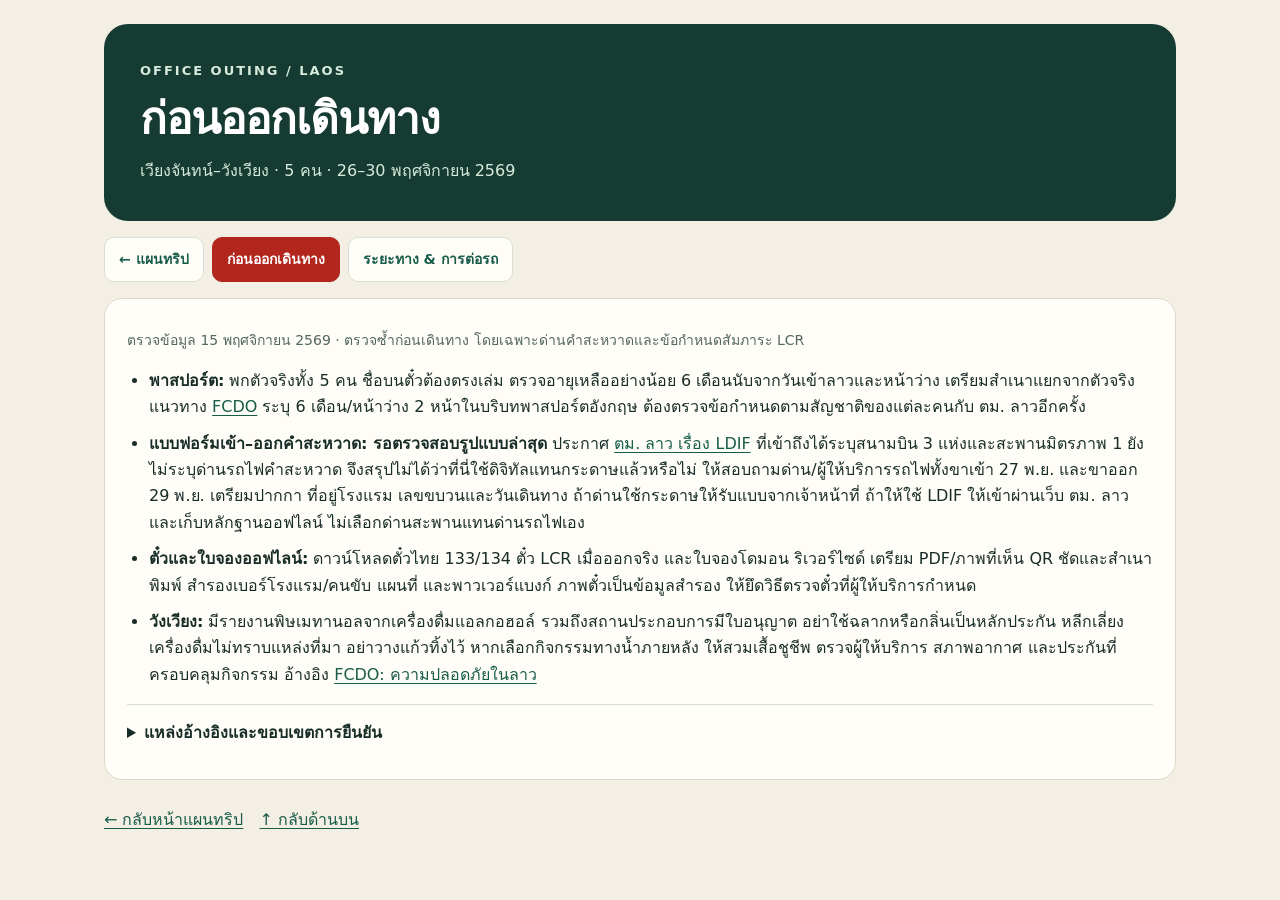
==== before-departure.html @ 3da156c5 "4" ====
<!doctype html>
<html lang="th"><head><meta charset="utf-8"><meta name="viewport" content="width=device-width,initial-scale=1"><meta name="theme-color" content="#153b32"><title>ก่อนออกเดินทาง · Office Outing เวียงจันทน์–วังเวียง</title><style>
:root{--green:#153b32;--muted:#53675f;--line:#d9dfd4;--paper:#fffdf8}*{box-sizing:border-box}html{scroll-behavior:smooth;scroll-padding-top:85px}body{margin:0;background:#f4efe5;color:#192d28;font:16px/1.65 system-ui,-apple-system,"Segoe UI",sans-serif}main{max-width:1120px;margin:auto;padding:24px}header{background:var(--green);color:white;border-radius:24px;padding:clamp(24px,5vw,48px)}header p{margin:0;color:#d6ebdb}h1{font-size:clamp(30px,6vw,60px);line-height:1.2;letter-spacing:-1px;margin:12px 0}h2,h3{line-height:1.4;margin:0 0 10px}h2{font-size:24px}h3{font-size:18px}p{margin:8px 0 12px}a{color:#175b49;text-underline-offset:3px;overflow-wrap:anywhere}a:hover{text-decoration-thickness:2px}a:focus-visible,summary:focus-visible{outline:3px solid #d17a15;outline-offset:4px}.eyebrow{font-size:13px;letter-spacing:2px;font-weight:700}.facts{display:flex;gap:8px;flex-wrap:wrap;margin-top:22px}.facts span{border:1px solid #638477;border-radius:9px;padding:5px 10px;font-size:14px}.nav{position:sticky;top:0;z-index:5;display:flex;gap:6px;padding:10px 0;background:#f4efe5f5;backdrop-filter:blur(8px)}.nav a{flex:1;text-align:center;background:var(--paper);border:1px solid var(--line);padding:8px 3px;border-radius:10px;text-decoration:none;font-size:14px;font-weight:750}.nav small{display:block;font-size:11px;font-weight:500;color:var(--muted)}section,.station-note{background:var(--paper);border:1px solid #ded7c9;border-radius:18px;padding:22px;margin:16px 0}.station-note{display:grid;grid-template-columns:1fr auto 1fr;align-items:center;gap:14px}.station-note strong{display:block}.station-note small,.intro{color:var(--muted);font-size:14px}.arrow{color:#875018;font-weight:750}.badge{display:inline-block;border-radius:6px;padding:2px 8px;font-size:12px;font-weight:750;vertical-align:middle;background:#fff0d5;color:#815018}.booked{background:#dceede;color:#1d562e}.risk{background:#fce6df;color:#913a25}.timeline{margin:18px 0 0 18px;border-left:2px solid #b9c8bb;padding-left:28px}.day{position:relative;margin-bottom:20px;background:var(--paper);border:1px solid #ded7c9;border-radius:18px;padding:20px;scroll-margin-top:85px}.day:before{content:"";position:absolute;width:14px;height:14px;border-radius:50%;left:-36px;top:26px;background:var(--green);border:3px solid #f4efe5;box-shadow:0 0 0 2px var(--green)}.date{font-size:14px;font-weight:750;color:#875018;margin-bottom:5px}.events{list-style:none;padding:0;margin:14px 0 0}.events li{display:grid;grid-template-columns:105px 1fr;gap:12px;border-top:1px solid var(--line);padding:12px 0}.events li:last-child{padding-bottom:0}.time{font-variant-numeric:tabular-nums;font-weight:800;color:var(--green)}.sub{font-size:14px;color:var(--muted);display:block;margin-top:4px}.empty{border:1px dashed #bcc6b7;border-radius:10px;padding:16px;color:var(--muted)}details{border-top:1px solid var(--line);padding-top:12px;margin-top:14px}summary{cursor:pointer;font-weight:750;padding:3px 0;min-height:40px}.options,.return-options,.route-list{display:grid;gap:12px;margin:14px 0}.options,.route-list{grid-template-columns:repeat(2,minmax(0,1fr))}.return-options{grid-template-columns:repeat(3,minmax(0,1fr))}.option{background:#f3f5ed;padding:14px;border-radius:12px}.option strong{display:block}.option p{font-size:14px}.big{font-size:23px;font-weight:800}.return-options .option:last-child{background:#fbeee8}.leg{margin:0;border:1px solid var(--line);padding:12px 14px;border-radius:12px;background:white}.leg summary{font-size:15px}.measure{display:block;color:#875018;font-weight:650;font-size:14px;margin:8px 0}.leg p,.source-list{font-size:14px}.checklist,.source-list{padding-left:22px}.checklist li,.source-list li{margin:10px 0}.back{display:inline-block;margin-top:12px;font-size:14px}footer{font-size:13px;color:var(--muted);padding:8px 2px 25px}@media(max-width:600px){main{padding:12px}header{border-radius:18px}.station-note{grid-template-columns:1fr;padding:16px;gap:8px}.arrow{font-size:13px}.nav{gap:4px}.nav a{font-size:12px;padding:8px 1px}.nav small{font-size:10px}.timeline{margin-left:7px;padding-left:18px}.day{padding:16px;margin-bottom:16px}.day:before{left:-26px;width:12px;height:12px}section{padding:17px}.events li{grid-template-columns:76px 1fr;gap:8px}.time{font-size:14px}.options,.return-options,.route-list{grid-template-columns:1fr}h2{font-size:21px}}@media(prefers-reduced-motion:reduce){html{scroll-behavior:auto}}@media print{body{background:white;font-size:12px}main{padding:0}.nav{position:static}.day,section{break-inside:avoid}header{print-color-adjust:exact}.back{display:none}}
.doc-shortcuts{display:flex;flex-wrap:wrap;gap:8px;margin-top:16px}.doc-shortcuts a{display:inline-flex;align-items:center;min-height:44px;background:#285347;color:#fff;padding:8px 12px;border-radius:9px;font-size:14px}.document-group{margin-top:20px;scroll-margin-top:90px}.document-grid{display:grid;grid-template-columns:repeat(auto-fit,minmax(min(100%,135px),1fr));gap:8px;list-style:none;padding:0;margin:10px 0 0}.document-grid a{display:flex;align-items:center;min-height:48px;padding:10px 12px;border:1px solid var(--line);border-radius:9px;background:#f3f5ed;text-decoration:none;font-size:14px}.document-grid a:hover{background:#e7eddf;text-decoration:underline}
.document-direction{margin:16px 0 8px;font-size:16px}
.trip-figure{margin:16px 0 0}.trip-figure img{display:block;width:100%;max-width:360px;height:auto;border-radius:12px}.trip-figure figcaption{margin-top:8px;font-size:14px}.lunch-details ul{list-style:disc}.lunch-details li{display:list-item;border:0;padding:0}
.doc-shortcuts a.before-shortcut{background:#b3261e;color:#fff;font-weight:750}.doc-shortcuts a.before-shortcut:hover{background:#8f1b16}

.page-menu{display:flex;flex-wrap:wrap;gap:8px;margin:16px 0}.page-menu a{display:inline-flex;align-items:center;justify-content:center;min-height:44px;padding:10px 14px;border:1px solid var(--line);border-radius:10px;background:var(--paper);text-decoration:none;font-size:14px;font-weight:750}.page-menu a[aria-current="page"]{background:var(--green);color:#fff}.page-menu a.preparation{background:#b3261e;color:#fff;border-color:#b3261e}.page-menu a:hover{text-decoration:underline}.page-heading h1{font-size:clamp(28px,5vw,44px)}.page-heading{padding:clamp(22px,4vw,36px)}.page-footer{display:flex;flex-wrap:wrap;gap:16px;margin:18px 0}.page-footer a{display:inline-flex;align-items:center;min-height:44px}
</style></head><body><main id="top"><header class="page-heading"><p class="eyebrow">OFFICE OUTING / LAOS</p><h1>ก่อนออกเดินทาง</h1><p>เวียงจันทน์–วังเวียง · 5 คน · 26–30 พฤศจิกายน 2569</p></header><nav class="page-menu" aria-label="เมนูหน้าทริป"><a href="index.html">← แผนทริป</a><a class="preparation" href="before-departure.html" aria-current="page">ก่อนออกเดินทาง</a><a href="transfers.html">ระยะทาง &amp; การต่อรถ</a></nav><section id="before"><p class="intro">ตรวจข้อมูล 15 พฤศจิกายน 2569 · ตรวจซ้ำก่อนเดินทาง โดยเฉพาะด่านคำสะหวาดและข้อกำหนดสัมภาระ LCR</p><ul class="checklist">
<li><strong>พาสปอร์ต:</strong> พกตัวจริงทั้ง 5 คน ชื่อบนตั๋วต้องตรงเล่ม ตรวจอายุเหลืออย่างน้อย 6 เดือนนับจากวันเข้าลาวและหน้าว่าง เตรียมสำเนาแยกจากตัวจริง แนวทาง <a href="https://www.gov.uk/foreign-travel-advice/laos/entry-requirements" target="_blank" rel="noopener">FCDO</a> ระบุ 6 เดือน/หน้าว่าง 2 หน้าในบริบทพาสปอร์ตอังกฤษ ต้องตรวจข้อกำหนดตามสัญชาติของแต่ละคนกับ ตม. ลาวอีกครั้ง</li>
<li><strong>แบบฟอร์มเข้า–ออกคำสะหวาด: รอตรวจสอบรูปแบบล่าสุด</strong> ประกาศ <a href="https://www.immigration.gov.la/en/news-detail/submit-arrival-or-departure-digital-card" target="_blank" rel="noopener">ตม. ลาว เรื่อง LDIF</a> ที่เข้าถึงได้ระบุสนามบิน 3 แห่งและสะพานมิตรภาพ 1 ยังไม่ระบุด่านรถไฟคำสะหวาด จึงสรุปไม่ได้ว่าที่นี่ใช้ดิจิทัลแทนกระดาษแล้วหรือไม่ ให้สอบถามด่าน/ผู้ให้บริการรถไฟทั้งขาเข้า 27 พ.ย. และขาออก 29 พ.ย. เตรียมปากกา ที่อยู่โรงแรม เลขขบวนและวันเดินทาง ถ้าด่านใช้กระดาษให้รับแบบจากเจ้าหน้าที่ ถ้าให้ใช้ LDIF ให้เข้าผ่านเว็บ ตม. ลาวและเก็บหลักฐานออฟไลน์ ไม่เลือกด่านสะพานแทนด่านรถไฟเอง</li>
<li><strong>ตั๋วและใบจองออฟไลน์:</strong> ดาวน์โหลดตั๋วไทย 133/134 ตั๋ว LCR เมื่อออกจริง และใบจองโดมอน ริเวอร์ไซด์ เตรียม PDF/ภาพที่เห็น QR ชัดและสำเนาพิมพ์ สำรองเบอร์โรงแรม/คนขับ แผนที่ และพาวเวอร์แบงก์ ภาพตั๋วเป็นข้อมูลสำรอง ให้ยึดวิธีตรวจตั๋วที่ผู้ให้บริการกำหนด</li>
<li><strong>วังเวียง:</strong> มีรายงานพิษเมทานอลจากเครื่องดื่มแอลกอฮอล์ รวมถึงสถานประกอบการมีใบอนุญาต อย่าใช้ฉลากหรือกลิ่นเป็นหลักประกัน หลีกเลี่ยงเครื่องดื่มไม่ทราบแหล่งที่มา อย่าวางแก้วทิ้งไว้ หากเลือกกิจกรรมทางน้ำภายหลัง ให้สวมเสื้อชูชีพ ตรวจผู้ให้บริการ สภาพอากาศ และประกันที่ครอบคลุมกิจกรรม อ้างอิง <a href="https://www.gov.uk/foreign-travel-advice/laos/safety-and-security" target="_blank" rel="noopener">FCDO: ความปลอดภัยในลาว</a></li>
</ul><details><summary>แหล่งอ้างอิงและขอบเขตการยืนยัน</summary><ul class="source-list"><li><a href="https://play.google.com/store/apps/details?id=com.cars.laosticket" target="_blank" rel="noopener">Google Play · LCR Ticket โดยผู้ให้บริการ</a> — ยืนยันแอปทางการ ไม่ได้ยืนยันตาราง/ราคาในวันเดินทาง</li><li><a href="https://www.lcrc.ltd" target="_blank" rel="noopener">เว็บไซต์ Laos-China Railway</a> — พยายามตรวจแล้ว แต่ไม่ตอบกลับ</li><li><a href="https://www.immigration.gov.la/en/news-detail/submit-arrival-or-departure-digital-card" target="_blank" rel="noopener">กรมตรวจคนเข้าเมืองลาว · ประกาศ LDIF</a> และ <a href="https://www.immigration.gov.la/en/registration/arrival/arrival-info" target="_blank" rel="noopener">แบบลงทะเบียนเข้าเมือง</a> — พบระบบจริง แต่ยังไม่ยืนยันการใช้กับคำสะหวาด</li><li><a href="https://www.gov.uk/foreign-travel-advice/laos/entry-requirements" target="_blank" rel="noopener">FCDO · ข้อกำหนดเข้าเมือง</a> และ <a href="https://www.gov.uk/foreign-travel-advice/laos/safety-and-security" target="_blank" rel="noopener">ความปลอดภัย</a> — แหล่งรัฐบาลอังกฤษ อ่านข้อควรระวังและตรวจสอบเอกสารตามสัญชาติของตน</li><li>ลิงก์ Maps เดิม 4 จุด — เครื่องมือเว็บเปิดไม่ได้ และระบบหยุดการควบคุมเบราว์เซอร์ จึงยังไม่ยืนยันหมุด ชื่อร้าน ระยะทาง เวลาเปิด หรือเส้นทาง</li></ul></details></section><div class="page-footer"><a href="index.html">← กลับหน้าแผนทริป</a><a href="#top">↑ กลับด้านบน</a></div></main></body></html>
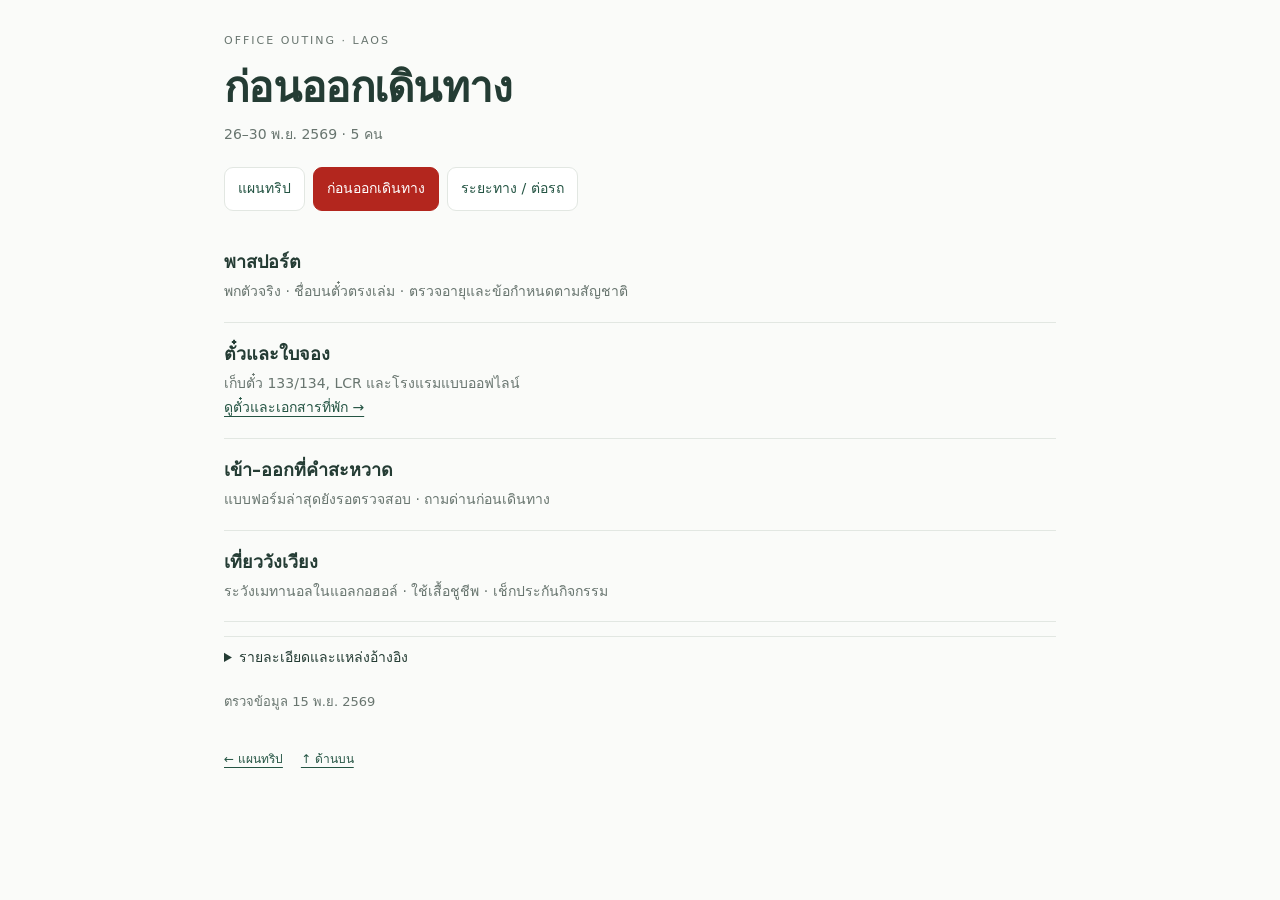
==== commit 50f1b97e: "4" ====
--- a/before-departure.html
+++ b/before-departure.html
@@ -1,15 +1,9 @@
 <!doctype html>
-<html lang="th"><head><meta charset="utf-8"><meta name="viewport" content="width=device-width,initial-scale=1"><meta name="theme-color" content="#153b32"><title>ก่อนออกเดินทาง · Office Outing เวียงจันทน์–วังเวียง</title><style>
-:root{--green:#153b32;--muted:#53675f;--line:#d9dfd4;--paper:#fffdf8}*{box-sizing:border-box}html{scroll-behavior:smooth;scroll-padding-top:85px}body{margin:0;background:#f4efe5;color:#192d28;font:16px/1.65 system-ui,-apple-system,"Segoe UI",sans-serif}main{max-width:1120px;margin:auto;padding:24px}header{background:var(--green);color:white;border-radius:24px;padding:clamp(24px,5vw,48px)}header p{margin:0;color:#d6ebdb}h1{font-size:clamp(30px,6vw,60px);line-height:1.2;letter-spacing:-1px;margin:12px 0}h2,h3{line-height:1.4;margin:0 0 10px}h2{font-size:24px}h3{font-size:18px}p{margin:8px 0 12px}a{color:#175b49;text-underline-offset:3px;overflow-wrap:anywhere}a:hover{text-decoration-thickness:2px}a:focus-visible,summary:focus-visible{outline:3px solid #d17a15;outline-offset:4px}.eyebrow{font-size:13px;letter-spacing:2px;font-weight:700}.facts{display:flex;gap:8px;flex-wrap:wrap;margin-top:22px}.facts span{border:1px solid #638477;border-radius:9px;padding:5px 10px;font-size:14px}.nav{position:sticky;top:0;z-index:5;display:flex;gap:6px;padding:10px 0;background:#f4efe5f5;backdrop-filter:blur(8px)}.nav a{flex:1;text-align:center;background:var(--paper);border:1px solid var(--line);padding:8px 3px;border-radius:10px;text-decoration:none;font-size:14px;font-weight:750}.nav small{display:block;font-size:11px;font-weight:500;color:var(--muted)}section,.station-note{background:var(--paper);border:1px solid #ded7c9;border-radius:18px;padding:22px;margin:16px 0}.station-note{display:grid;grid-template-columns:1fr auto 1fr;align-items:center;gap:14px}.station-note strong{display:block}.station-note small,.intro{color:var(--muted);font-size:14px}.arrow{color:#875018;font-weight:750}.badge{display:inline-block;border-radius:6px;padding:2px 8px;font-size:12px;font-weight:750;vertical-align:middle;background:#fff0d5;color:#815018}.booked{background:#dceede;color:#1d562e}.risk{background:#fce6df;color:#913a25}.timeline{margin:18px 0 0 18px;border-left:2px solid #b9c8bb;padding-left:28px}.day{position:relative;margin-bottom:20px;background:var(--paper);border:1px solid #ded7c9;border-radius:18px;padding:20px;scroll-margin-top:85px}.day:before{content:"";position:absolute;width:14px;height:14px;border-radius:50%;left:-36px;top:26px;background:var(--green);border:3px solid #f4efe5;box-shadow:0 0 0 2px var(--green)}.date{font-size:14px;font-weight:750;color:#875018;margin-bottom:5px}.events{list-style:none;padding:0;margin:14px 0 0}.events li{display:grid;grid-template-columns:105px 1fr;gap:12px;border-top:1px solid var(--line);padding:12px 0}.events li:last-child{padding-bottom:0}.time{font-variant-numeric:tabular-nums;font-weight:800;color:var(--green)}.sub{font-size:14px;color:var(--muted);display:block;margin-top:4px}.empty{border:1px dashed #bcc6b7;border-radius:10px;padding:16px;color:var(--muted)}details{border-top:1px solid var(--line);padding-top:12px;margin-top:14px}summary{cursor:pointer;font-weight:750;padding:3px 0;min-height:40px}.options,.return-options,.route-list{display:grid;gap:12px;margin:14px 0}.options,.route-list{grid-template-columns:repeat(2,minmax(0,1fr))}.return-options{grid-template-columns:repeat(3,minmax(0,1fr))}.option{background:#f3f5ed;padding:14px;border-radius:12px}.option strong{display:block}.option p{font-size:14px}.big{font-size:23px;font-weight:800}.return-options .option:last-child{background:#fbeee8}.leg{margin:0;border:1px solid var(--line);padding:12px 14px;border-radius:12px;background:white}.leg summary{font-size:15px}.measure{display:block;color:#875018;font-weight:650;font-size:14px;margin:8px 0}.leg p,.source-list{font-size:14px}.checklist,.source-list{padding-left:22px}.checklist li,.source-list li{margin:10px 0}.back{display:inline-block;margin-top:12px;font-size:14px}footer{font-size:13px;color:var(--muted);padding:8px 2px 25px}@media(max-width:600px){main{padding:12px}header{border-radius:18px}.station-note{grid-template-columns:1fr;padding:16px;gap:8px}.arrow{font-size:13px}.nav{gap:4px}.nav a{font-size:12px;padding:8px 1px}.nav small{font-size:10px}.timeline{margin-left:7px;padding-left:18px}.day{padding:16px;margin-bottom:16px}.day:before{left:-26px;width:12px;height:12px}section{padding:17px}.events li{grid-template-columns:76px 1fr;gap:8px}.time{font-size:14px}.options,.return-options,.route-list{grid-template-columns:1fr}h2{font-size:21px}}@media(prefers-reduced-motion:reduce){html{scroll-behavior:auto}}@media print{body{background:white;font-size:12px}main{padding:0}.nav{position:static}.day,section{break-inside:avoid}header{print-color-adjust:exact}.back{display:none}}
-.doc-shortcuts{display:flex;flex-wrap:wrap;gap:8px;margin-top:16px}.doc-shortcuts a{display:inline-flex;align-items:center;min-height:44px;background:#285347;color:#fff;padding:8px 12px;border-radius:9px;font-size:14px}.document-group{margin-top:20px;scroll-margin-top:90px}.document-grid{display:grid;grid-template-columns:repeat(auto-fit,minmax(min(100%,135px),1fr));gap:8px;list-style:none;padding:0;margin:10px 0 0}.document-grid a{display:flex;align-items:center;min-height:48px;padding:10px 12px;border:1px solid var(--line);border-radius:9px;background:#f3f5ed;text-decoration:none;font-size:14px}.document-grid a:hover{background:#e7eddf;text-decoration:underline}
-.document-direction{margin:16px 0 8px;font-size:16px}
-.trip-figure{margin:16px 0 0}.trip-figure img{display:block;width:100%;max-width:360px;height:auto;border-radius:12px}.trip-figure figcaption{margin-top:8px;font-size:14px}.lunch-details ul{list-style:disc}.lunch-details li{display:list-item;border:0;padding:0}
-.doc-shortcuts a.before-shortcut{background:#b3261e;color:#fff;font-weight:750}.doc-shortcuts a.before-shortcut:hover{background:#8f1b16}
-
-.page-menu{display:flex;flex-wrap:wrap;gap:8px;margin:16px 0}.page-menu a{display:inline-flex;align-items:center;justify-content:center;min-height:44px;padding:10px 14px;border:1px solid var(--line);border-radius:10px;background:var(--paper);text-decoration:none;font-size:14px;font-weight:750}.page-menu a[aria-current="page"]{background:var(--green);color:#fff}.page-menu a.preparation{background:#b3261e;color:#fff;border-color:#b3261e}.page-menu a:hover{text-decoration:underline}.page-heading h1{font-size:clamp(28px,5vw,44px)}.page-heading{padding:clamp(22px,4vw,36px)}.page-footer{display:flex;flex-wrap:wrap;gap:16px;margin:18px 0}.page-footer a{display:inline-flex;align-items:center;min-height:44px}
-</style></head><body><main id="top"><header class="page-heading"><p class="eyebrow">OFFICE OUTING / LAOS</p><h1>ก่อนออกเดินทาง</h1><p>เวียงจันทน์–วังเวียง · 5 คน · 26–30 พฤศจิกายน 2569</p></header><nav class="page-menu" aria-label="เมนูหน้าทริป"><a href="index.html">← แผนทริป</a><a class="preparation" href="before-departure.html" aria-current="page">ก่อนออกเดินทาง</a><a href="transfers.html">ระยะทาง &amp; การต่อรถ</a></nav><section id="before"><p class="intro">ตรวจข้อมูล 15 พฤศจิกายน 2569 · ตรวจซ้ำก่อนเดินทาง โดยเฉพาะด่านคำสะหวาดและข้อกำหนดสัมภาระ LCR</p><ul class="checklist">
+<html lang="th"><head><meta charset="utf-8"><meta name="viewport" content="width=device-width,initial-scale=1"><meta name="theme-color" content="#245443"><title>ก่อนออกเดินทาง · Office Outing</title><style>
+:root{--ink:#243c34;--muted:#68756f;--line:#e2e7e2;--green:#245443;--paper:#fff;--soft:#f2f6f2;--red:#b3261e}*{box-sizing:border-box}html{scroll-behavior:smooth;scroll-padding-top:82px}body{margin:0;background:#fafbf9;color:var(--ink);font:16px/1.7 system-ui,-apple-system,"Segoe UI",sans-serif}main{max-width:880px;margin:auto;padding:32px 24px 24px}h1,h2,h3,h4,p,figure{margin:0}h1{font-size:clamp(27px,5vw,42px);line-height:1.3;letter-spacing:-.7px;font-weight:700}h2{font-size:21px;line-height:1.45}h3{font-size:17px}h4{font-size:14px;font-weight:600}a{color:var(--green);text-underline-offset:4px;overflow-wrap:anywhere}a:hover{text-decoration-thickness:2px}a:focus-visible,summary:focus-visible{outline:3px solid #bc842b;outline-offset:4px}.eyebrow{font-size:11px;letter-spacing:2px;color:var(--muted);margin-bottom:10px}.hero>p:last-of-type{color:var(--muted);font-size:14px;margin-top:8px}.page-menu,.doc-shortcuts{display:flex;flex-wrap:wrap;gap:8px;margin-top:20px}.page-menu a,.doc-shortcuts a{display:inline-flex;align-items:center;min-height:44px;padding:8px 13px;border:1px solid var(--line);border-radius:9px;background:var(--paper);text-decoration:none;font-size:14px}.page-menu a[aria-current="page"]{background:var(--green);border-color:var(--green);color:white}.page-menu a.preparation,.doc-shortcuts a.before-shortcut{background:var(--red);border-color:var(--red);color:white}.page-menu a:hover,.doc-shortcuts a:hover{filter:brightness(.95)}.nav{display:flex;gap:5px;position:sticky;top:0;z-index:3;background:#fafbf9f7;padding:12px 0;margin:12px 0 0}.nav a{flex:1;text-align:center;font-size:13px;text-decoration:none;padding:8px 3px;border-bottom:2px solid var(--line);min-height:44px}.nav a:hover{border-color:var(--green)}.station-note{border-left:2px solid var(--green);padding-left:13px;margin:18px 0;font-size:14px}.station-note p+p{margin-top:4px}.intro,.sub,.note{font-size:13px;color:var(--muted)}.note{margin:10px 0 0}.timeline{margin-top:8px}.day{padding:25px 0;border-bottom:1px solid var(--line);scroll-margin-top:80px}.date{font-size:12px;color:var(--muted);margin-bottom:5px}.day h2{margin-bottom:12px}.events{list-style:none;margin:0;padding:0}.events>li{display:grid;grid-template-columns:90px minmax(0,1fr);gap:14px;padding:8px 0}.time{font-size:15px;font-weight:650;font-variant-numeric:tabular-nums}.sub{display:block;margin-top:3px}.badge{display:inline-block;font-size:11px;color:#74551d;background:#f8f2e5;padding:1px 7px;border-radius:5px;vertical-align:middle;font-weight:500}.booked{background:#eaf3eb;color:#356044}.risk{color:#a1342c;background:#faeeeb}.options,.return-options{display:grid;grid-template-columns:repeat(2,minmax(0,1fr));gap:0;margin:12px 0;background:var(--soft);border-radius:10px}.return-options{grid-template-columns:repeat(3,minmax(0,1fr))}.option{padding:14px 16px}.option+.option{border-left:1px solid #dce5dc}.option strong{display:block;font-size:17px;font-variant-numeric:tabular-nums}.option p{font-size:13px;color:var(--muted);margin-top:5px}.option .alert{color:#a1342c}.option .good{color:var(--green)}details{margin-top:12px}summary{cursor:pointer;min-height:44px;display:list-item;padding:9px 0;font-size:14px;font-weight:550}details[open]>summary{margin-bottom:8px}details p+p{margin-top:10px}details p,.checklist,.source-list{font-size:14px}.checklist,.source-list{padding-left:20px;margin:0}.checklist li,.source-list li{margin:10px 0}.fold{border-top:1px solid var(--line);margin-top:14px}.trip-figure{margin-top:12px}.trip-figure img{display:block;width:100%;max-width:280px;height:auto;border-radius:10px}.trip-figure figcaption{font-size:13px;margin-top:7px}.section-block{padding:24px 0;border-bottom:1px solid var(--line)}.document-grid{display:grid;grid-template-columns:repeat(auto-fit,minmax(min(100%,135px),1fr));gap:7px;padding:0;margin:8px 0 16px;list-style:none}.document-grid a{display:flex;align-items:center;min-height:44px;padding:8px 11px;background:var(--soft);border-radius:7px;text-decoration:none;font-size:14px}.document-grid a:hover{text-decoration:underline}.document-direction{margin-top:12px}.prep-list{list-style:none;padding:0;margin:20px 0 0}.prep-list>li{padding:18px 0;border-bottom:1px solid var(--line)}.prep-list h2{font-size:18px;margin-bottom:5px}.prep-list p{font-size:14px;color:var(--muted)}.route-list{margin-top:16px}.leg{padding:0;border-bottom:1px solid var(--line);margin:0}.leg>summary{padding:15px 0;font-size:15px}.leg>summary small{display:block;font-size:12px;font-weight:400;color:var(--muted);margin:4px 0 0 18px}.leg>p,.leg>.measure{margin:8px 0 12px;font-size:14px}.measure{display:block;color:#7a5d2d}.leg>a{display:inline-block;margin-bottom:14px;font-size:14px}.page-footer,footer{font-size:12px;color:var(--muted);padding:24px 0}.page-footer{display:flex;flex-wrap:wrap;gap:18px}.page-footer a{display:inline-flex;align-items:center;min-height:44px}.back{font-size:13px;display:inline-block;margin-top:12px}@media(max-width:600px){main{padding:24px 18px 16px}.day{padding:21px 0}.events>li{grid-template-columns:75px minmax(0,1fr);gap:10px}.options,.return-options{grid-template-columns:1fr}.option{padding:12px 14px}.option+.option{border-left:0;border-top:1px solid #dce5dc}.nav a{font-size:12px}.page-menu,.doc-shortcuts{gap:6px}.page-menu a,.doc-shortcuts a{font-size:13px;padding:8px 10px}}@media(prefers-reduced-motion:reduce){html{scroll-behavior:auto}}@media print{body{background:white}.nav{position:static}.day{break-inside:avoid}.page-menu,.doc-shortcuts,.page-footer{display:none}}
+</style></head><body><main id="top"><header class="hero"><p class="eyebrow">OFFICE OUTING · LAOS</p><h1>ก่อนออกเดินทาง</h1><p>26–30 พ.ย. 2569 · 5 คน</p></header><nav class="page-menu" aria-label="เมนูหน้าทริป"><a href="index.html">แผนทริป</a><a href="before-departure.html" class="preparation" aria-current="page">ก่อนออกเดินทาง</a><a href="transfers.html">ระยะทาง / ต่อรถ</a></nav><section id="before"><ul class="prep-list"><li><h2>พาสปอร์ต</h2><p>พกตัวจริง · ชื่อบนตั๋วตรงเล่ม · ตรวจอายุและข้อกำหนดตามสัญชาติ</p></li><li><h2>ตั๋วและใบจอง</h2><p>เก็บตั๋ว 133/134, LCR และโรงแรมแบบออฟไลน์</p><p><a href="index.html#documents">ดูตั๋วและเอกสารที่พัก →</a></p></li><li><h2>เข้า–ออกที่คำสะหวาด</h2><p>แบบฟอร์มล่าสุดยังรอตรวจสอบ · ถามด่านก่อนเดินทาง</p></li><li><h2>เที่ยววังเวียง</h2><p>ระวังเมทานอลในแอลกอฮอล์ · ใช้เสื้อชูชีพ · เช็กประกันกิจกรรม</p></li></ul><details class="fold"><summary>รายละเอียดและแหล่งอ้างอิง</summary><div><p class="intro">ตรวจข้อมูล 15 พฤศจิกายน 2569 · ตรวจซ้ำก่อนเดินทาง โดยเฉพาะด่านคำสะหวาดและข้อกำหนดสัมภาระ LCR</p><ul class="checklist">
 <li><strong>พาสปอร์ต:</strong> พกตัวจริงทั้ง 5 คน ชื่อบนตั๋วต้องตรงเล่ม ตรวจอายุเหลืออย่างน้อย 6 เดือนนับจากวันเข้าลาวและหน้าว่าง เตรียมสำเนาแยกจากตัวจริง แนวทาง <a href="https://www.gov.uk/foreign-travel-advice/laos/entry-requirements" target="_blank" rel="noopener">FCDO</a> ระบุ 6 เดือน/หน้าว่าง 2 หน้าในบริบทพาสปอร์ตอังกฤษ ต้องตรวจข้อกำหนดตามสัญชาติของแต่ละคนกับ ตม. ลาวอีกครั้ง</li>
 <li><strong>แบบฟอร์มเข้า–ออกคำสะหวาด: รอตรวจสอบรูปแบบล่าสุด</strong> ประกาศ <a href="https://www.immigration.gov.la/en/news-detail/submit-arrival-or-departure-digital-card" target="_blank" rel="noopener">ตม. ลาว เรื่อง LDIF</a> ที่เข้าถึงได้ระบุสนามบิน 3 แห่งและสะพานมิตรภาพ 1 ยังไม่ระบุด่านรถไฟคำสะหวาด จึงสรุปไม่ได้ว่าที่นี่ใช้ดิจิทัลแทนกระดาษแล้วหรือไม่ ให้สอบถามด่าน/ผู้ให้บริการรถไฟทั้งขาเข้า 27 พ.ย. และขาออก 29 พ.ย. เตรียมปากกา ที่อยู่โรงแรม เลขขบวนและวันเดินทาง ถ้าด่านใช้กระดาษให้รับแบบจากเจ้าหน้าที่ ถ้าให้ใช้ LDIF ให้เข้าผ่านเว็บ ตม. ลาวและเก็บหลักฐานออฟไลน์ ไม่เลือกด่านสะพานแทนด่านรถไฟเอง</li>
 <li><strong>ตั๋วและใบจองออฟไลน์:</strong> ดาวน์โหลดตั๋วไทย 133/134 ตั๋ว LCR เมื่อออกจริง และใบจองโดมอน ริเวอร์ไซด์ เตรียม PDF/ภาพที่เห็น QR ชัดและสำเนาพิมพ์ สำรองเบอร์โรงแรม/คนขับ แผนที่ และพาวเวอร์แบงก์ ภาพตั๋วเป็นข้อมูลสำรอง ให้ยึดวิธีตรวจตั๋วที่ผู้ให้บริการกำหนด</li>
 <li><strong>วังเวียง:</strong> มีรายงานพิษเมทานอลจากเครื่องดื่มแอลกอฮอล์ รวมถึงสถานประกอบการมีใบอนุญาต อย่าใช้ฉลากหรือกลิ่นเป็นหลักประกัน หลีกเลี่ยงเครื่องดื่มไม่ทราบแหล่งที่มา อย่าวางแก้วทิ้งไว้ หากเลือกกิจกรรมทางน้ำภายหลัง ให้สวมเสื้อชูชีพ ตรวจผู้ให้บริการ สภาพอากาศ และประกันที่ครอบคลุมกิจกรรม อ้างอิง <a href="https://www.gov.uk/foreign-travel-advice/laos/safety-and-security" target="_blank" rel="noopener">FCDO: ความปลอดภัยในลาว</a></li>
-</ul><details><summary>แหล่งอ้างอิงและขอบเขตการยืนยัน</summary><ul class="source-list"><li><a href="https://play.google.com/store/apps/details?id=com.cars.laosticket" target="_blank" rel="noopener">Google Play · LCR Ticket โดยผู้ให้บริการ</a> — ยืนยันแอปทางการ ไม่ได้ยืนยันตาราง/ราคาในวันเดินทาง</li><li><a href="https://www.lcrc.ltd" target="_blank" rel="noopener">เว็บไซต์ Laos-China Railway</a> — พยายามตรวจแล้ว แต่ไม่ตอบกลับ</li><li><a href="https://www.immigration.gov.la/en/news-detail/submit-arrival-or-departure-digital-card" target="_blank" rel="noopener">กรมตรวจคนเข้าเมืองลาว · ประกาศ LDIF</a> และ <a href="https://www.immigration.gov.la/en/registration/arrival/arrival-info" target="_blank" rel="noopener">แบบลงทะเบียนเข้าเมือง</a> — พบระบบจริง แต่ยังไม่ยืนยันการใช้กับคำสะหวาด</li><li><a href="https://www.gov.uk/foreign-travel-advice/laos/entry-requirements" target="_blank" rel="noopener">FCDO · ข้อกำหนดเข้าเมือง</a> และ <a href="https://www.gov.uk/foreign-travel-advice/laos/safety-and-security" target="_blank" rel="noopener">ความปลอดภัย</a> — แหล่งรัฐบาลอังกฤษ อ่านข้อควรระวังและตรวจสอบเอกสารตามสัญชาติของตน</li><li>ลิงก์ Maps เดิม 4 จุด — เครื่องมือเว็บเปิดไม่ได้ และระบบหยุดการควบคุมเบราว์เซอร์ จึงยังไม่ยืนยันหมุด ชื่อร้าน ระยะทาง เวลาเปิด หรือเส้นทาง</li></ul></details></section><div class="page-footer"><a href="index.html">← กลับหน้าแผนทริป</a><a href="#top">↑ กลับด้านบน</a></div></main></body></html>
+</ul><details><summary>แหล่งอ้างอิงและขอบเขตการยืนยัน</summary><ul class="source-list"><li><a href="https://play.google.com/store/apps/details?id=com.cars.laosticket" target="_blank" rel="noopener">Google Play · LCR Ticket โดยผู้ให้บริการ</a> — ยืนยันแอปทางการ ไม่ได้ยืนยันตาราง/ราคาในวันเดินทาง</li><li><a href="https://www.lcrc.ltd" target="_blank" rel="noopener">เว็บไซต์ Laos-China Railway</a> — พยายามตรวจแล้ว แต่ไม่ตอบกลับ</li><li><a href="https://www.immigration.gov.la/en/news-detail/submit-arrival-or-departure-digital-card" target="_blank" rel="noopener">กรมตรวจคนเข้าเมืองลาว · ประกาศ LDIF</a> และ <a href="https://www.immigration.gov.la/en/registration/arrival/arrival-info" target="_blank" rel="noopener">แบบลงทะเบียนเข้าเมือง</a> — พบระบบจริง แต่ยังไม่ยืนยันการใช้กับคำสะหวาด</li><li><a href="https://www.gov.uk/foreign-travel-advice/laos/entry-requirements" target="_blank" rel="noopener">FCDO · ข้อกำหนดเข้าเมือง</a> และ <a href="https://www.gov.uk/foreign-travel-advice/laos/safety-and-security" target="_blank" rel="noopener">ความปลอดภัย</a> — แหล่งรัฐบาลอังกฤษ อ่านข้อควรระวังและตรวจสอบเอกสารตามสัญชาติของตน</li><li>ลิงก์ Maps เดิม 4 จุด — เครื่องมือเว็บเปิดไม่ได้ และระบบหยุดการควบคุมเบราว์เซอร์ จึงยังไม่ยืนยันหมุด ชื่อร้าน ระยะทาง เวลาเปิด หรือเส้นทาง</li></ul></details></div></details><p class="note">ตรวจข้อมูล 15 พ.ย. 2569</p></section><div class="page-footer"><a href="index.html">← แผนทริป</a><a href="#top">↑ ด้านบน</a></div></main></body></html>
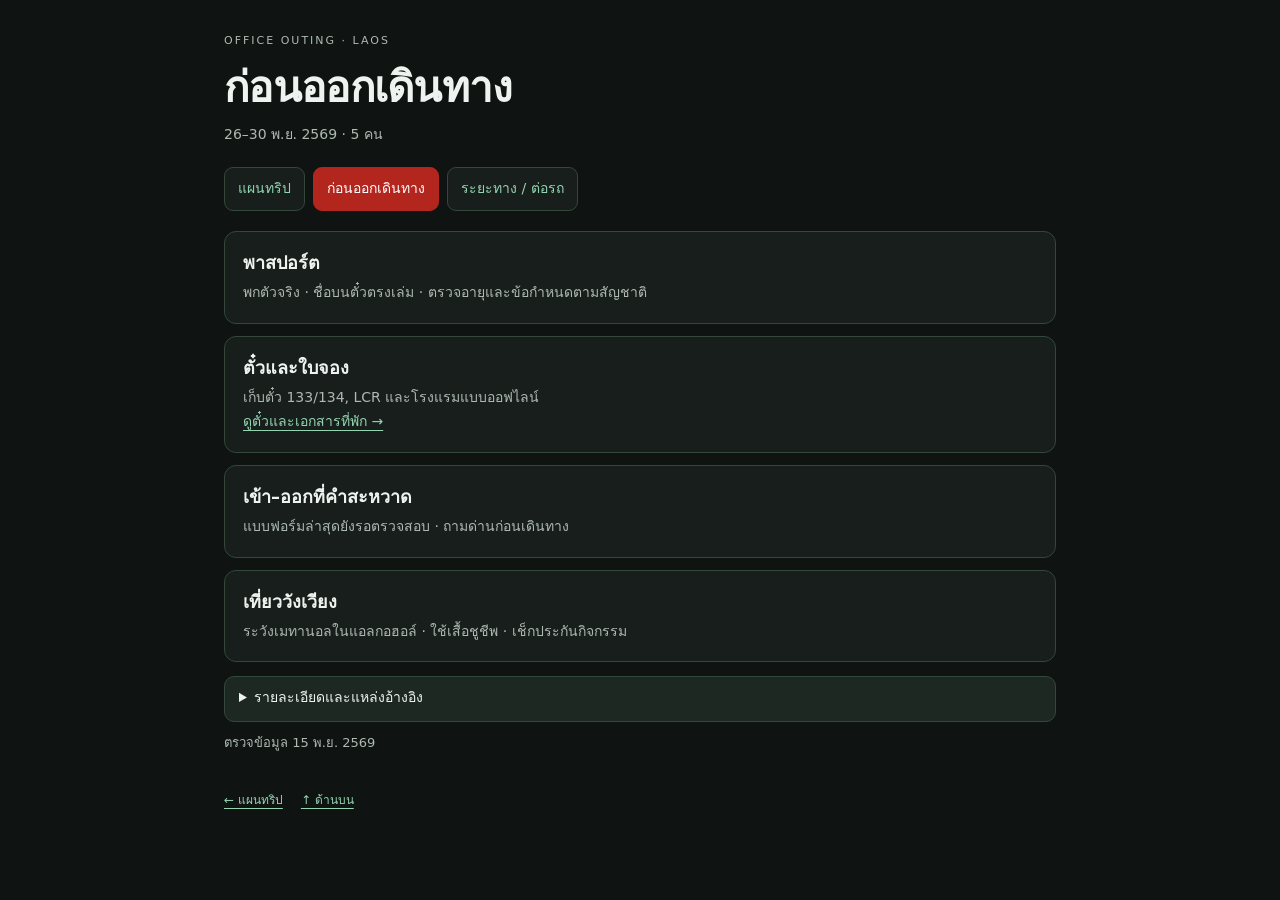
==== commit 5c460f93: "4" ====
--- a/before-departure.html
+++ b/before-departure.html
@@ -1,6 +1,6 @@
 <!doctype html>
-<html lang="th"><head><meta charset="utf-8"><meta name="viewport" content="width=device-width,initial-scale=1"><meta name="theme-color" content="#245443"><title>ก่อนออกเดินทาง · Office Outing</title><style>
-:root{--ink:#243c34;--muted:#68756f;--line:#e2e7e2;--green:#245443;--paper:#fff;--soft:#f2f6f2;--red:#b3261e}*{box-sizing:border-box}html{scroll-behavior:smooth;scroll-padding-top:82px}body{margin:0;background:#fafbf9;color:var(--ink);font:16px/1.7 system-ui,-apple-system,"Segoe UI",sans-serif}main{max-width:880px;margin:auto;padding:32px 24px 24px}h1,h2,h3,h4,p,figure{margin:0}h1{font-size:clamp(27px,5vw,42px);line-height:1.3;letter-spacing:-.7px;font-weight:700}h2{font-size:21px;line-height:1.45}h3{font-size:17px}h4{font-size:14px;font-weight:600}a{color:var(--green);text-underline-offset:4px;overflow-wrap:anywhere}a:hover{text-decoration-thickness:2px}a:focus-visible,summary:focus-visible{outline:3px solid #bc842b;outline-offset:4px}.eyebrow{font-size:11px;letter-spacing:2px;color:var(--muted);margin-bottom:10px}.hero>p:last-of-type{color:var(--muted);font-size:14px;margin-top:8px}.page-menu,.doc-shortcuts{display:flex;flex-wrap:wrap;gap:8px;margin-top:20px}.page-menu a,.doc-shortcuts a{display:inline-flex;align-items:center;min-height:44px;padding:8px 13px;border:1px solid var(--line);border-radius:9px;background:var(--paper);text-decoration:none;font-size:14px}.page-menu a[aria-current="page"]{background:var(--green);border-color:var(--green);color:white}.page-menu a.preparation,.doc-shortcuts a.before-shortcut{background:var(--red);border-color:var(--red);color:white}.page-menu a:hover,.doc-shortcuts a:hover{filter:brightness(.95)}.nav{display:flex;gap:5px;position:sticky;top:0;z-index:3;background:#fafbf9f7;padding:12px 0;margin:12px 0 0}.nav a{flex:1;text-align:center;font-size:13px;text-decoration:none;padding:8px 3px;border-bottom:2px solid var(--line);min-height:44px}.nav a:hover{border-color:var(--green)}.station-note{border-left:2px solid var(--green);padding-left:13px;margin:18px 0;font-size:14px}.station-note p+p{margin-top:4px}.intro,.sub,.note{font-size:13px;color:var(--muted)}.note{margin:10px 0 0}.timeline{margin-top:8px}.day{padding:25px 0;border-bottom:1px solid var(--line);scroll-margin-top:80px}.date{font-size:12px;color:var(--muted);margin-bottom:5px}.day h2{margin-bottom:12px}.events{list-style:none;margin:0;padding:0}.events>li{display:grid;grid-template-columns:90px minmax(0,1fr);gap:14px;padding:8px 0}.time{font-size:15px;font-weight:650;font-variant-numeric:tabular-nums}.sub{display:block;margin-top:3px}.badge{display:inline-block;font-size:11px;color:#74551d;background:#f8f2e5;padding:1px 7px;border-radius:5px;vertical-align:middle;font-weight:500}.booked{background:#eaf3eb;color:#356044}.risk{color:#a1342c;background:#faeeeb}.options,.return-options{display:grid;grid-template-columns:repeat(2,minmax(0,1fr));gap:0;margin:12px 0;background:var(--soft);border-radius:10px}.return-options{grid-template-columns:repeat(3,minmax(0,1fr))}.option{padding:14px 16px}.option+.option{border-left:1px solid #dce5dc}.option strong{display:block;font-size:17px;font-variant-numeric:tabular-nums}.option p{font-size:13px;color:var(--muted);margin-top:5px}.option .alert{color:#a1342c}.option .good{color:var(--green)}details{margin-top:12px}summary{cursor:pointer;min-height:44px;display:list-item;padding:9px 0;font-size:14px;font-weight:550}details[open]>summary{margin-bottom:8px}details p+p{margin-top:10px}details p,.checklist,.source-list{font-size:14px}.checklist,.source-list{padding-left:20px;margin:0}.checklist li,.source-list li{margin:10px 0}.fold{border-top:1px solid var(--line);margin-top:14px}.trip-figure{margin-top:12px}.trip-figure img{display:block;width:100%;max-width:280px;height:auto;border-radius:10px}.trip-figure figcaption{font-size:13px;margin-top:7px}.section-block{padding:24px 0;border-bottom:1px solid var(--line)}.document-grid{display:grid;grid-template-columns:repeat(auto-fit,minmax(min(100%,135px),1fr));gap:7px;padding:0;margin:8px 0 16px;list-style:none}.document-grid a{display:flex;align-items:center;min-height:44px;padding:8px 11px;background:var(--soft);border-radius:7px;text-decoration:none;font-size:14px}.document-grid a:hover{text-decoration:underline}.document-direction{margin-top:12px}.prep-list{list-style:none;padding:0;margin:20px 0 0}.prep-list>li{padding:18px 0;border-bottom:1px solid var(--line)}.prep-list h2{font-size:18px;margin-bottom:5px}.prep-list p{font-size:14px;color:var(--muted)}.route-list{margin-top:16px}.leg{padding:0;border-bottom:1px solid var(--line);margin:0}.leg>summary{padding:15px 0;font-size:15px}.leg>summary small{display:block;font-size:12px;font-weight:400;color:var(--muted);margin:4px 0 0 18px}.leg>p,.leg>.measure{margin:8px 0 12px;font-size:14px}.measure{display:block;color:#7a5d2d}.leg>a{display:inline-block;margin-bottom:14px;font-size:14px}.page-footer,footer{font-size:12px;color:var(--muted);padding:24px 0}.page-footer{display:flex;flex-wrap:wrap;gap:18px}.page-footer a{display:inline-flex;align-items:center;min-height:44px}.back{font-size:13px;display:inline-block;margin-top:12px}@media(max-width:600px){main{padding:24px 18px 16px}.day{padding:21px 0}.events>li{grid-template-columns:75px minmax(0,1fr);gap:10px}.options,.return-options{grid-template-columns:1fr}.option{padding:12px 14px}.option+.option{border-left:0;border-top:1px solid #dce5dc}.nav a{font-size:12px}.page-menu,.doc-shortcuts{gap:6px}.page-menu a,.doc-shortcuts a{font-size:13px;padding:8px 10px}}@media(prefers-reduced-motion:reduce){html{scroll-behavior:auto}}@media print{body{background:white}.nav{position:static}.day{break-inside:avoid}.page-menu,.doc-shortcuts,.page-footer{display:none}}
+<html lang="th"><head><meta charset="utf-8"><meta name="viewport" content="width=device-width,initial-scale=1"><meta name="theme-color" content="#0f1412"><title>ก่อนออกเดินทาง · Office Outing</title><style>
+:root{color-scheme:dark;--ink:#eef3ef;--muted:#adb9b1;--line:#34473b;--green:#93d4b1;--paper:#171e1b;--soft:#1d2823;--red:#b3261e}*{box-sizing:border-box}html{scroll-behavior:smooth;scroll-padding-top:82px}body{margin:0;background:#0f1412;color:var(--ink);font:16px/1.7 system-ui,-apple-system,"Segoe UI",sans-serif}main{max-width:880px;margin:auto;padding:32px 24px 24px}h1,h2,h3,h4,p,figure{margin:0}h1{font-size:clamp(27px,5vw,42px);line-height:1.3;letter-spacing:-.7px;font-weight:700}h2{font-size:21px;line-height:1.45}h3{font-size:17px}h4{font-size:14px;font-weight:600}a{color:var(--green);text-underline-offset:4px;overflow-wrap:anywhere}a:hover{text-decoration-thickness:2px}a:focus-visible,summary:focus-visible{outline:3px solid #e8cc91;outline-offset:4px}.eyebrow{font-size:11px;letter-spacing:2px;color:var(--muted);margin-bottom:10px}.hero>p:last-of-type{color:var(--muted);font-size:14px;margin-top:8px}.page-menu,.doc-shortcuts{display:flex;flex-wrap:wrap;gap:8px;margin-top:20px}.page-menu a,.doc-shortcuts a{display:inline-flex;align-items:center;min-height:44px;padding:8px 13px;border:1px solid var(--line);border-radius:9px;background:var(--paper);text-decoration:none;font-size:14px}.page-menu a[aria-current="page"]{background:#244c3e;border-color:#58866b;color:var(--ink)}.page-menu a.preparation,.doc-shortcuts a.before-shortcut{background:var(--red);border-color:var(--red);color:white}.page-menu a:hover,.doc-shortcuts a:hover{filter:brightness(.95)}.nav{display:flex;gap:5px;position:sticky;top:0;z-index:3;background:#0f1412f5;padding:12px 0;margin:12px 0 0}.nav a{flex:1;text-align:center;font-size:13px;text-decoration:none;padding:8px 3px;border:1px solid var(--line);border-radius:8px;background:var(--paper);min-height:44px}.nav a:hover{border-color:var(--green)}.station-note{border:1px solid var(--line);border-left:3px solid var(--green);border-radius:10px;background:var(--paper);padding:13px 15px;margin:18px 0;font-size:14px}.station-note p+p{margin-top:4px}.intro,.sub,.note{font-size:13px;color:var(--muted)}.note{margin:10px 0 0}.timeline{margin-top:8px}.day{padding:22px;border:1px solid var(--line);border-radius:14px;background:var(--paper);margin:14px 0;scroll-margin-top:80px}.date{font-size:12px;color:var(--muted);margin-bottom:5px}.day h2{margin-bottom:12px}.events{list-style:none;margin:0;padding:0}.events>li{display:grid;grid-template-columns:90px minmax(0,1fr);gap:14px;padding:12px;border:1px solid var(--line);border-radius:10px;background:var(--soft);margin:8px 0}.time{font-size:15px;font-weight:650;font-variant-numeric:tabular-nums}.sub{display:block;margin-top:3px}.badge{display:inline-block;font-size:11px;color:#e8cc91;background:#3c3220;padding:1px 7px;border-radius:5px;vertical-align:middle;font-weight:500}.booked{background:#213a2b;color:#a9dfb8}.risk{color:#ffb4aa;background:#422923}.options,.return-options{display:grid;grid-template-columns:repeat(2,minmax(0,1fr));gap:8px;margin:12px 0;background:transparent}.return-options{grid-template-columns:repeat(3,minmax(0,1fr))}.option{padding:14px 16px;border:1px solid var(--line);border-radius:10px;background:var(--soft)}.option strong{display:block;font-size:17px;font-variant-numeric:tabular-nums}.option p{font-size:13px;color:var(--muted);margin-top:5px}.option .alert{color:#ffb4aa}.option .good{color:var(--green)}details{margin-top:12px;border:1px solid var(--line);border-radius:10px;background:var(--soft);padding:0 14px}details[open]{padding-bottom:14px}summary{cursor:pointer;min-height:44px;display:list-item;padding:9px 0;font-size:14px;font-weight:550}details[open]>summary{margin-bottom:8px}details p+p{margin-top:10px}details p,.checklist,.source-list{font-size:14px}.checklist,.source-list{padding-left:20px;margin:0}.checklist li,.source-list li{margin:10px 0}.fold{margin-top:14px}.trip-figure{margin-top:12px}.trip-figure img{display:block;width:100%;max-width:280px;height:auto;border:1px solid var(--line);border-radius:10px}.trip-figure figcaption{font-size:13px;margin-top:7px}.section-block{padding:22px;border:1px solid var(--line);border-radius:14px;background:var(--paper);margin:14px 0}.document-grid{display:grid;grid-template-columns:repeat(auto-fit,minmax(min(100%,135px),1fr));gap:7px;padding:0;margin:8px 0 16px;list-style:none}.document-grid a{display:flex;align-items:center;min-height:44px;padding:8px 11px;background:var(--paper);border:1px solid var(--line);border-radius:7px;text-decoration:none;font-size:14px}.document-grid a:hover{text-decoration:underline}.document-direction{margin-top:12px}.prep-list{list-style:none;padding:0;margin:20px 0 0}.prep-list>li{padding:18px;border:1px solid var(--line);border-radius:12px;background:var(--paper);margin:12px 0}.prep-list h2{font-size:18px;margin-bottom:5px}.prep-list p{font-size:14px;color:var(--muted)}.route-list{margin-top:16px}.leg{padding:0;border:1px solid var(--line);border-radius:12px;background:var(--paper);margin:10px 0}.leg[open]{padding-bottom:0}.leg>summary{padding:15px 16px;font-size:15px}.leg>summary small{display:block;font-size:12px;font-weight:400;color:var(--muted);margin:4px 0 0 18px}.leg>p,.leg>.measure{margin:8px 16px 12px;font-size:14px}.measure{display:block;color:#e8cc91}.leg>a{display:inline-block;margin:0 0 14px 16px;font-size:14px}.page-footer,footer{font-size:12px;color:var(--muted);padding:24px 0}.page-footer{display:flex;flex-wrap:wrap;gap:18px}.page-footer a{display:inline-flex;align-items:center;min-height:44px}.back{font-size:13px;display:inline-block;margin-top:12px}@media(max-width:600px){main{padding:24px 18px 16px}.day,.section-block{padding:16px}.events>li{grid-template-columns:70px minmax(0,1fr);gap:8px;padding:10px}.options,.return-options{grid-template-columns:1fr}.option{padding:12px 14px}.nav a{font-size:12px}.page-menu,.doc-shortcuts{gap:6px}.page-menu a,.doc-shortcuts a{font-size:13px;padding:8px 10px}}@media(prefers-reduced-motion:reduce){html{scroll-behavior:auto}}@media print{:root{color-scheme:light;--ink:#243c34;--muted:#53645b;--line:#bdcabe;--green:#245443;--paper:white;--soft:#f2f6f2}body{background:white}.option .alert{color:#9e3027}.measure{color:#75501e}.nav{position:static}.day{break-inside:avoid}.page-menu,.doc-shortcuts,.page-footer{display:none}}
 </style></head><body><main id="top"><header class="hero"><p class="eyebrow">OFFICE OUTING · LAOS</p><h1>ก่อนออกเดินทาง</h1><p>26–30 พ.ย. 2569 · 5 คน</p></header><nav class="page-menu" aria-label="เมนูหน้าทริป"><a href="index.html">แผนทริป</a><a href="before-departure.html" class="preparation" aria-current="page">ก่อนออกเดินทาง</a><a href="transfers.html">ระยะทาง / ต่อรถ</a></nav><section id="before"><ul class="prep-list"><li><h2>พาสปอร์ต</h2><p>พกตัวจริง · ชื่อบนตั๋วตรงเล่ม · ตรวจอายุและข้อกำหนดตามสัญชาติ</p></li><li><h2>ตั๋วและใบจอง</h2><p>เก็บตั๋ว 133/134, LCR และโรงแรมแบบออฟไลน์</p><p><a href="index.html#documents">ดูตั๋วและเอกสารที่พัก →</a></p></li><li><h2>เข้า–ออกที่คำสะหวาด</h2><p>แบบฟอร์มล่าสุดยังรอตรวจสอบ · ถามด่านก่อนเดินทาง</p></li><li><h2>เที่ยววังเวียง</h2><p>ระวังเมทานอลในแอลกอฮอล์ · ใช้เสื้อชูชีพ · เช็กประกันกิจกรรม</p></li></ul><details class="fold"><summary>รายละเอียดและแหล่งอ้างอิง</summary><div><p class="intro">ตรวจข้อมูล 15 พฤศจิกายน 2569 · ตรวจซ้ำก่อนเดินทาง โดยเฉพาะด่านคำสะหวาดและข้อกำหนดสัมภาระ LCR</p><ul class="checklist">
 <li><strong>พาสปอร์ต:</strong> พกตัวจริงทั้ง 5 คน ชื่อบนตั๋วต้องตรงเล่ม ตรวจอายุเหลืออย่างน้อย 6 เดือนนับจากวันเข้าลาวและหน้าว่าง เตรียมสำเนาแยกจากตัวจริง แนวทาง <a href="https://www.gov.uk/foreign-travel-advice/laos/entry-requirements" target="_blank" rel="noopener">FCDO</a> ระบุ 6 เดือน/หน้าว่าง 2 หน้าในบริบทพาสปอร์ตอังกฤษ ต้องตรวจข้อกำหนดตามสัญชาติของแต่ละคนกับ ตม. ลาวอีกครั้ง</li>
 <li><strong>แบบฟอร์มเข้า–ออกคำสะหวาด: รอตรวจสอบรูปแบบล่าสุด</strong> ประกาศ <a href="https://www.immigration.gov.la/en/news-detail/submit-arrival-or-departure-digital-card" target="_blank" rel="noopener">ตม. ลาว เรื่อง LDIF</a> ที่เข้าถึงได้ระบุสนามบิน 3 แห่งและสะพานมิตรภาพ 1 ยังไม่ระบุด่านรถไฟคำสะหวาด จึงสรุปไม่ได้ว่าที่นี่ใช้ดิจิทัลแทนกระดาษแล้วหรือไม่ ให้สอบถามด่าน/ผู้ให้บริการรถไฟทั้งขาเข้า 27 พ.ย. และขาออก 29 พ.ย. เตรียมปากกา ที่อยู่โรงแรม เลขขบวนและวันเดินทาง ถ้าด่านใช้กระดาษให้รับแบบจากเจ้าหน้าที่ ถ้าให้ใช้ LDIF ให้เข้าผ่านเว็บ ตม. ลาวและเก็บหลักฐานออฟไลน์ ไม่เลือกด่านสะพานแทนด่านรถไฟเอง</li>
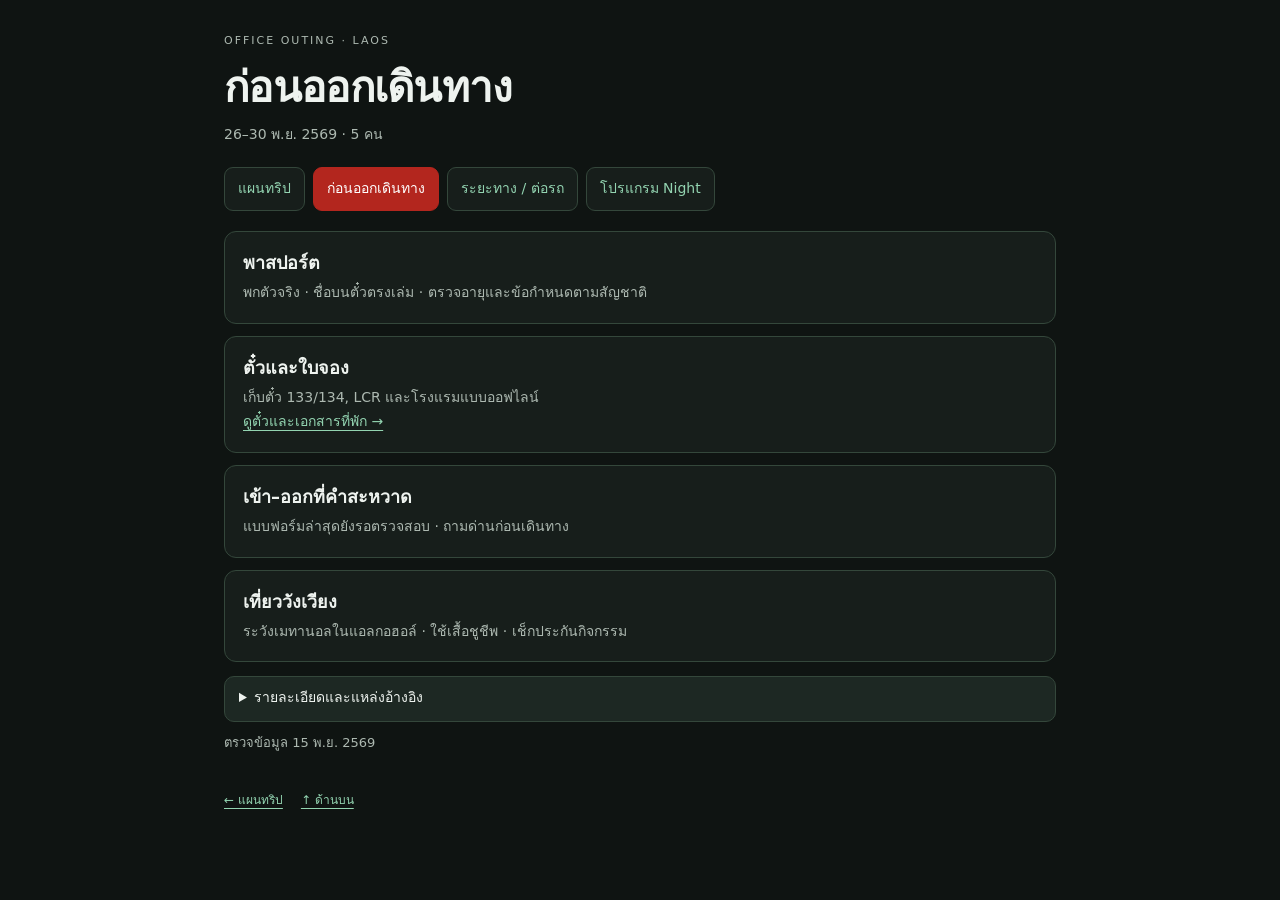
==== commit ec9debd6: "5" ====
--- a/before-departure.html
+++ b/before-departure.html
@@ -1,7 +1,7 @@
 <!doctype html>
 <html lang="th"><head><meta charset="utf-8"><meta name="viewport" content="width=device-width,initial-scale=1"><meta name="theme-color" content="#0f1412"><title>ก่อนออกเดินทาง · Office Outing</title><style>
 :root{color-scheme:dark;--ink:#eef3ef;--muted:#adb9b1;--line:#34473b;--green:#93d4b1;--paper:#171e1b;--soft:#1d2823;--red:#b3261e}*{box-sizing:border-box}html{scroll-behavior:smooth;scroll-padding-top:82px}body{margin:0;background:#0f1412;color:var(--ink);font:16px/1.7 system-ui,-apple-system,"Segoe UI",sans-serif}main{max-width:880px;margin:auto;padding:32px 24px 24px}h1,h2,h3,h4,p,figure{margin:0}h1{font-size:clamp(27px,5vw,42px);line-height:1.3;letter-spacing:-.7px;font-weight:700}h2{font-size:21px;line-height:1.45}h3{font-size:17px}h4{font-size:14px;font-weight:600}a{color:var(--green);text-underline-offset:4px;overflow-wrap:anywhere}a:hover{text-decoration-thickness:2px}a:focus-visible,summary:focus-visible{outline:3px solid #e8cc91;outline-offset:4px}.eyebrow{font-size:11px;letter-spacing:2px;color:var(--muted);margin-bottom:10px}.hero>p:last-of-type{color:var(--muted);font-size:14px;margin-top:8px}.page-menu,.doc-shortcuts{display:flex;flex-wrap:wrap;gap:8px;margin-top:20px}.page-menu a,.doc-shortcuts a{display:inline-flex;align-items:center;min-height:44px;padding:8px 13px;border:1px solid var(--line);border-radius:9px;background:var(--paper);text-decoration:none;font-size:14px}.page-menu a[aria-current="page"]{background:#244c3e;border-color:#58866b;color:var(--ink)}.page-menu a.preparation,.doc-shortcuts a.before-shortcut{background:var(--red);border-color:var(--red);color:white}.page-menu a:hover,.doc-shortcuts a:hover{filter:brightness(.95)}.nav{display:flex;gap:5px;position:sticky;top:0;z-index:3;background:#0f1412f5;padding:12px 0;margin:12px 0 0}.nav a{flex:1;text-align:center;font-size:13px;text-decoration:none;padding:8px 3px;border:1px solid var(--line);border-radius:8px;background:var(--paper);min-height:44px}.nav a:hover{border-color:var(--green)}.station-note{border:1px solid var(--line);border-left:3px solid var(--green);border-radius:10px;background:var(--paper);padding:13px 15px;margin:18px 0;font-size:14px}.station-note p+p{margin-top:4px}.intro,.sub,.note{font-size:13px;color:var(--muted)}.note{margin:10px 0 0}.timeline{margin-top:8px}.day{padding:22px;border:1px solid var(--line);border-radius:14px;background:var(--paper);margin:14px 0;scroll-margin-top:80px}.date{font-size:12px;color:var(--muted);margin-bottom:5px}.day h2{margin-bottom:12px}.events{list-style:none;margin:0;padding:0}.events>li{display:grid;grid-template-columns:90px minmax(0,1fr);gap:14px;padding:12px;border:1px solid var(--line);border-radius:10px;background:var(--soft);margin:8px 0}.time{font-size:15px;font-weight:650;font-variant-numeric:tabular-nums}.sub{display:block;margin-top:3px}.badge{display:inline-block;font-size:11px;color:#e8cc91;background:#3c3220;padding:1px 7px;border-radius:5px;vertical-align:middle;font-weight:500}.booked{background:#213a2b;color:#a9dfb8}.risk{color:#ffb4aa;background:#422923}.options,.return-options{display:grid;grid-template-columns:repeat(2,minmax(0,1fr));gap:8px;margin:12px 0;background:transparent}.return-options{grid-template-columns:repeat(3,minmax(0,1fr))}.option{padding:14px 16px;border:1px solid var(--line);border-radius:10px;background:var(--soft)}.option strong{display:block;font-size:17px;font-variant-numeric:tabular-nums}.option p{font-size:13px;color:var(--muted);margin-top:5px}.option .alert{color:#ffb4aa}.option .good{color:var(--green)}details{margin-top:12px;border:1px solid var(--line);border-radius:10px;background:var(--soft);padding:0 14px}details[open]{padding-bottom:14px}summary{cursor:pointer;min-height:44px;display:list-item;padding:9px 0;font-size:14px;font-weight:550}details[open]>summary{margin-bottom:8px}details p+p{margin-top:10px}details p,.checklist,.source-list{font-size:14px}.checklist,.source-list{padding-left:20px;margin:0}.checklist li,.source-list li{margin:10px 0}.fold{margin-top:14px}.trip-figure{margin-top:12px}.trip-figure img{display:block;width:100%;max-width:280px;height:auto;border:1px solid var(--line);border-radius:10px}.trip-figure figcaption{font-size:13px;margin-top:7px}.section-block{padding:22px;border:1px solid var(--line);border-radius:14px;background:var(--paper);margin:14px 0}.document-grid{display:grid;grid-template-columns:repeat(auto-fit,minmax(min(100%,135px),1fr));gap:7px;padding:0;margin:8px 0 16px;list-style:none}.document-grid a{display:flex;align-items:center;min-height:44px;padding:8px 11px;background:var(--paper);border:1px solid var(--line);border-radius:7px;text-decoration:none;font-size:14px}.document-grid a:hover{text-decoration:underline}.document-direction{margin-top:12px}.prep-list{list-style:none;padding:0;margin:20px 0 0}.prep-list>li{padding:18px;border:1px solid var(--line);border-radius:12px;background:var(--paper);margin:12px 0}.prep-list h2{font-size:18px;margin-bottom:5px}.prep-list p{font-size:14px;color:var(--muted)}.route-list{margin-top:16px}.leg{padding:0;border:1px solid var(--line);border-radius:12px;background:var(--paper);margin:10px 0}.leg[open]{padding-bottom:0}.leg>summary{padding:15px 16px;font-size:15px}.leg>summary small{display:block;font-size:12px;font-weight:400;color:var(--muted);margin:4px 0 0 18px}.leg>p,.leg>.measure{margin:8px 16px 12px;font-size:14px}.measure{display:block;color:#e8cc91}.leg>a{display:inline-block;margin:0 0 14px 16px;font-size:14px}.page-footer,footer{font-size:12px;color:var(--muted);padding:24px 0}.page-footer{display:flex;flex-wrap:wrap;gap:18px}.page-footer a{display:inline-flex;align-items:center;min-height:44px}.back{font-size:13px;display:inline-block;margin-top:12px}@media(max-width:600px){main{padding:24px 18px 16px}.day,.section-block{padding:16px}.events>li{grid-template-columns:70px minmax(0,1fr);gap:8px;padding:10px}.options,.return-options{grid-template-columns:1fr}.option{padding:12px 14px}.nav a{font-size:12px}.page-menu,.doc-shortcuts{gap:6px}.page-menu a,.doc-shortcuts a{font-size:13px;padding:8px 10px}}@media(prefers-reduced-motion:reduce){html{scroll-behavior:auto}}@media print{:root{color-scheme:light;--ink:#243c34;--muted:#53645b;--line:#bdcabe;--green:#245443;--paper:white;--soft:#f2f6f2}body{background:white}.option .alert{color:#9e3027}.measure{color:#75501e}.nav{position:static}.day{break-inside:avoid}.page-menu,.doc-shortcuts,.page-footer{display:none}}
-</style></head><body><main id="top"><header class="hero"><p class="eyebrow">OFFICE OUTING · LAOS</p><h1>ก่อนออกเดินทาง</h1><p>26–30 พ.ย. 2569 · 5 คน</p></header><nav class="page-menu" aria-label="เมนูหน้าทริป"><a href="index.html">แผนทริป</a><a href="before-departure.html" class="preparation" aria-current="page">ก่อนออกเดินทาง</a><a href="transfers.html">ระยะทาง / ต่อรถ</a></nav><section id="before"><ul class="prep-list"><li><h2>พาสปอร์ต</h2><p>พกตัวจริง · ชื่อบนตั๋วตรงเล่ม · ตรวจอายุและข้อกำหนดตามสัญชาติ</p></li><li><h2>ตั๋วและใบจอง</h2><p>เก็บตั๋ว 133/134, LCR และโรงแรมแบบออฟไลน์</p><p><a href="index.html#documents">ดูตั๋วและเอกสารที่พัก →</a></p></li><li><h2>เข้า–ออกที่คำสะหวาด</h2><p>แบบฟอร์มล่าสุดยังรอตรวจสอบ · ถามด่านก่อนเดินทาง</p></li><li><h2>เที่ยววังเวียง</h2><p>ระวังเมทานอลในแอลกอฮอล์ · ใช้เสื้อชูชีพ · เช็กประกันกิจกรรม</p></li></ul><details class="fold"><summary>รายละเอียดและแหล่งอ้างอิง</summary><div><p class="intro">ตรวจข้อมูล 15 พฤศจิกายน 2569 · ตรวจซ้ำก่อนเดินทาง โดยเฉพาะด่านคำสะหวาดและข้อกำหนดสัมภาระ LCR</p><ul class="checklist">
+</style></head><body><main id="top"><header class="hero"><p class="eyebrow">OFFICE OUTING · LAOS</p><h1>ก่อนออกเดินทาง</h1><p>26–30 พ.ย. 2569 · 5 คน</p></header><nav class="page-menu" aria-label="เมนูหน้าทริป"><a href="index.html">แผนทริป</a><a href="before-departure.html" class="preparation" aria-current="page">ก่อนออกเดินทาง</a><a href="transfers.html">ระยะทาง / ต่อรถ</a><a href="night.html">โปรแกรม Night</a></nav><section id="before"><ul class="prep-list"><li><h2>พาสปอร์ต</h2><p>พกตัวจริง · ชื่อบนตั๋วตรงเล่ม · ตรวจอายุและข้อกำหนดตามสัญชาติ</p></li><li><h2>ตั๋วและใบจอง</h2><p>เก็บตั๋ว 133/134, LCR และโรงแรมแบบออฟไลน์</p><p><a href="index.html#documents">ดูตั๋วและเอกสารที่พัก →</a></p></li><li><h2>เข้า–ออกที่คำสะหวาด</h2><p>แบบฟอร์มล่าสุดยังรอตรวจสอบ · ถามด่านก่อนเดินทาง</p></li><li><h2>เที่ยววังเวียง</h2><p>ระวังเมทานอลในแอลกอฮอล์ · ใช้เสื้อชูชีพ · เช็กประกันกิจกรรม</p></li></ul><details class="fold"><summary>รายละเอียดและแหล่งอ้างอิง</summary><div><p class="intro">ตรวจข้อมูล 15 พฤศจิกายน 2569 · ตรวจซ้ำก่อนเดินทาง โดยเฉพาะด่านคำสะหวาดและข้อกำหนดสัมภาระ LCR</p><ul class="checklist">
 <li><strong>พาสปอร์ต:</strong> พกตัวจริงทั้ง 5 คน ชื่อบนตั๋วต้องตรงเล่ม ตรวจอายุเหลืออย่างน้อย 6 เดือนนับจากวันเข้าลาวและหน้าว่าง เตรียมสำเนาแยกจากตัวจริง แนวทาง <a href="https://www.gov.uk/foreign-travel-advice/laos/entry-requirements" target="_blank" rel="noopener">FCDO</a> ระบุ 6 เดือน/หน้าว่าง 2 หน้าในบริบทพาสปอร์ตอังกฤษ ต้องตรวจข้อกำหนดตามสัญชาติของแต่ละคนกับ ตม. ลาวอีกครั้ง</li>
 <li><strong>แบบฟอร์มเข้า–ออกคำสะหวาด: รอตรวจสอบรูปแบบล่าสุด</strong> ประกาศ <a href="https://www.immigration.gov.la/en/news-detail/submit-arrival-or-departure-digital-card" target="_blank" rel="noopener">ตม. ลาว เรื่อง LDIF</a> ที่เข้าถึงได้ระบุสนามบิน 3 แห่งและสะพานมิตรภาพ 1 ยังไม่ระบุด่านรถไฟคำสะหวาด จึงสรุปไม่ได้ว่าที่นี่ใช้ดิจิทัลแทนกระดาษแล้วหรือไม่ ให้สอบถามด่าน/ผู้ให้บริการรถไฟทั้งขาเข้า 27 พ.ย. และขาออก 29 พ.ย. เตรียมปากกา ที่อยู่โรงแรม เลขขบวนและวันเดินทาง ถ้าด่านใช้กระดาษให้รับแบบจากเจ้าหน้าที่ ถ้าให้ใช้ LDIF ให้เข้าผ่านเว็บ ตม. ลาวและเก็บหลักฐานออฟไลน์ ไม่เลือกด่านสะพานแทนด่านรถไฟเอง</li>
 <li><strong>ตั๋วและใบจองออฟไลน์:</strong> ดาวน์โหลดตั๋วไทย 133/134 ตั๋ว LCR เมื่อออกจริง และใบจองโดมอน ริเวอร์ไซด์ เตรียม PDF/ภาพที่เห็น QR ชัดและสำเนาพิมพ์ สำรองเบอร์โรงแรม/คนขับ แผนที่ และพาวเวอร์แบงก์ ภาพตั๋วเป็นข้อมูลสำรอง ให้ยึดวิธีตรวจตั๋วที่ผู้ให้บริการกำหนด</li>
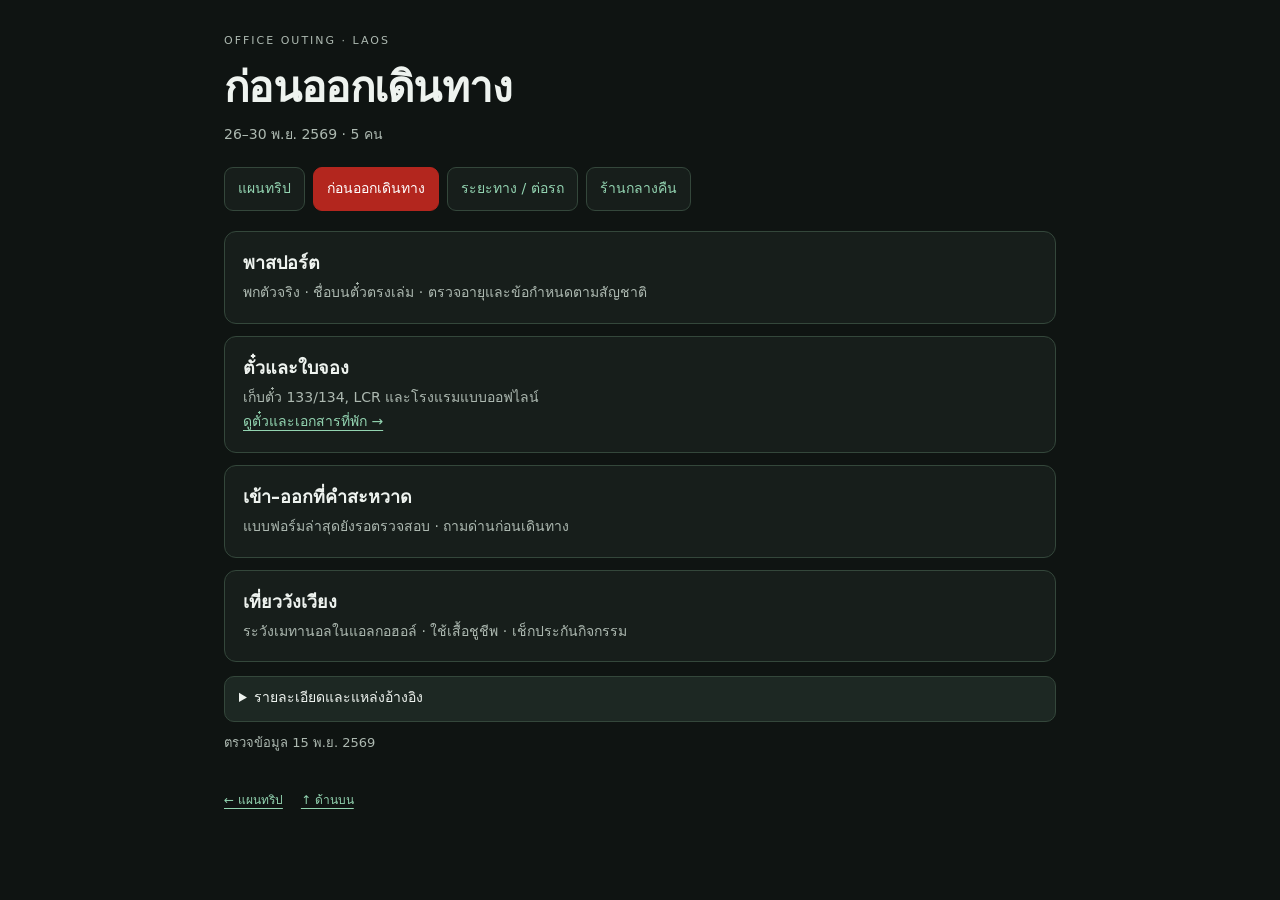
==== commit 236a23c6: "8" ====
--- a/before-departure.html
+++ b/before-departure.html
@@ -1,7 +1,7 @@
 <!doctype html>
 <html lang="th"><head><meta charset="utf-8"><meta name="viewport" content="width=device-width,initial-scale=1"><meta name="theme-color" content="#0f1412"><title>ก่อนออกเดินทาง · Office Outing</title><style>
 :root{color-scheme:dark;--ink:#eef3ef;--muted:#adb9b1;--line:#34473b;--green:#93d4b1;--paper:#171e1b;--soft:#1d2823;--red:#b3261e}*{box-sizing:border-box}html{scroll-behavior:smooth;scroll-padding-top:82px}body{margin:0;background:#0f1412;color:var(--ink);font:16px/1.7 system-ui,-apple-system,"Segoe UI",sans-serif}main{max-width:880px;margin:auto;padding:32px 24px 24px}h1,h2,h3,h4,p,figure{margin:0}h1{font-size:clamp(27px,5vw,42px);line-height:1.3;letter-spacing:-.7px;font-weight:700}h2{font-size:21px;line-height:1.45}h3{font-size:17px}h4{font-size:14px;font-weight:600}a{color:var(--green);text-underline-offset:4px;overflow-wrap:anywhere}a:hover{text-decoration-thickness:2px}a:focus-visible,summary:focus-visible{outline:3px solid #e8cc91;outline-offset:4px}.eyebrow{font-size:11px;letter-spacing:2px;color:var(--muted);margin-bottom:10px}.hero>p:last-of-type{color:var(--muted);font-size:14px;margin-top:8px}.page-menu,.doc-shortcuts{display:flex;flex-wrap:wrap;gap:8px;margin-top:20px}.page-menu a,.doc-shortcuts a{display:inline-flex;align-items:center;min-height:44px;padding:8px 13px;border:1px solid var(--line);border-radius:9px;background:var(--paper);text-decoration:none;font-size:14px}.page-menu a[aria-current="page"]{background:#244c3e;border-color:#58866b;color:var(--ink)}.page-menu a.preparation,.doc-shortcuts a.before-shortcut{background:var(--red);border-color:var(--red);color:white}.page-menu a:hover,.doc-shortcuts a:hover{filter:brightness(.95)}.nav{display:flex;gap:5px;position:sticky;top:0;z-index:3;background:#0f1412f5;padding:12px 0;margin:12px 0 0}.nav a{flex:1;text-align:center;font-size:13px;text-decoration:none;padding:8px 3px;border:1px solid var(--line);border-radius:8px;background:var(--paper);min-height:44px}.nav a:hover{border-color:var(--green)}.station-note{border:1px solid var(--line);border-left:3px solid var(--green);border-radius:10px;background:var(--paper);padding:13px 15px;margin:18px 0;font-size:14px}.station-note p+p{margin-top:4px}.intro,.sub,.note{font-size:13px;color:var(--muted)}.note{margin:10px 0 0}.timeline{margin-top:8px}.day{padding:22px;border:1px solid var(--line);border-radius:14px;background:var(--paper);margin:14px 0;scroll-margin-top:80px}.date{font-size:12px;color:var(--muted);margin-bottom:5px}.day h2{margin-bottom:12px}.events{list-style:none;margin:0;padding:0}.events>li{display:grid;grid-template-columns:90px minmax(0,1fr);gap:14px;padding:12px;border:1px solid var(--line);border-radius:10px;background:var(--soft);margin:8px 0}.time{font-size:15px;font-weight:650;font-variant-numeric:tabular-nums}.sub{display:block;margin-top:3px}.badge{display:inline-block;font-size:11px;color:#e8cc91;background:#3c3220;padding:1px 7px;border-radius:5px;vertical-align:middle;font-weight:500}.booked{background:#213a2b;color:#a9dfb8}.risk{color:#ffb4aa;background:#422923}.options,.return-options{display:grid;grid-template-columns:repeat(2,minmax(0,1fr));gap:8px;margin:12px 0;background:transparent}.return-options{grid-template-columns:repeat(3,minmax(0,1fr))}.option{padding:14px 16px;border:1px solid var(--line);border-radius:10px;background:var(--soft)}.option strong{display:block;font-size:17px;font-variant-numeric:tabular-nums}.option p{font-size:13px;color:var(--muted);margin-top:5px}.option .alert{color:#ffb4aa}.option .good{color:var(--green)}details{margin-top:12px;border:1px solid var(--line);border-radius:10px;background:var(--soft);padding:0 14px}details[open]{padding-bottom:14px}summary{cursor:pointer;min-height:44px;display:list-item;padding:9px 0;font-size:14px;font-weight:550}details[open]>summary{margin-bottom:8px}details p+p{margin-top:10px}details p,.checklist,.source-list{font-size:14px}.checklist,.source-list{padding-left:20px;margin:0}.checklist li,.source-list li{margin:10px 0}.fold{margin-top:14px}.trip-figure{margin-top:12px}.trip-figure img{display:block;width:100%;max-width:280px;height:auto;border:1px solid var(--line);border-radius:10px}.trip-figure figcaption{font-size:13px;margin-top:7px}.section-block{padding:22px;border:1px solid var(--line);border-radius:14px;background:var(--paper);margin:14px 0}.document-grid{display:grid;grid-template-columns:repeat(auto-fit,minmax(min(100%,135px),1fr));gap:7px;padding:0;margin:8px 0 16px;list-style:none}.document-grid a{display:flex;align-items:center;min-height:44px;padding:8px 11px;background:var(--paper);border:1px solid var(--line);border-radius:7px;text-decoration:none;font-size:14px}.document-grid a:hover{text-decoration:underline}.document-direction{margin-top:12px}.prep-list{list-style:none;padding:0;margin:20px 0 0}.prep-list>li{padding:18px;border:1px solid var(--line);border-radius:12px;background:var(--paper);margin:12px 0}.prep-list h2{font-size:18px;margin-bottom:5px}.prep-list p{font-size:14px;color:var(--muted)}.route-list{margin-top:16px}.leg{padding:0;border:1px solid var(--line);border-radius:12px;background:var(--paper);margin:10px 0}.leg[open]{padding-bottom:0}.leg>summary{padding:15px 16px;font-size:15px}.leg>summary small{display:block;font-size:12px;font-weight:400;color:var(--muted);margin:4px 0 0 18px}.leg>p,.leg>.measure{margin:8px 16px 12px;font-size:14px}.measure{display:block;color:#e8cc91}.leg>a{display:inline-block;margin:0 0 14px 16px;font-size:14px}.page-footer,footer{font-size:12px;color:var(--muted);padding:24px 0}.page-footer{display:flex;flex-wrap:wrap;gap:18px}.page-footer a{display:inline-flex;align-items:center;min-height:44px}.back{font-size:13px;display:inline-block;margin-top:12px}@media(max-width:600px){main{padding:24px 18px 16px}.day,.section-block{padding:16px}.events>li{grid-template-columns:70px minmax(0,1fr);gap:8px;padding:10px}.options,.return-options{grid-template-columns:1fr}.option{padding:12px 14px}.nav a{font-size:12px}.page-menu,.doc-shortcuts{gap:6px}.page-menu a,.doc-shortcuts a{font-size:13px;padding:8px 10px}}@media(prefers-reduced-motion:reduce){html{scroll-behavior:auto}}@media print{:root{color-scheme:light;--ink:#243c34;--muted:#53645b;--line:#bdcabe;--green:#245443;--paper:white;--soft:#f2f6f2}body{background:white}.option .alert{color:#9e3027}.measure{color:#75501e}.nav{position:static}.day{break-inside:avoid}.page-menu,.doc-shortcuts,.page-footer{display:none}}
-</style></head><body><main id="top"><header class="hero"><p class="eyebrow">OFFICE OUTING · LAOS</p><h1>ก่อนออกเดินทาง</h1><p>26–30 พ.ย. 2569 · 5 คน</p></header><nav class="page-menu" aria-label="เมนูหน้าทริป"><a href="index.html">แผนทริป</a><a href="before-departure.html" class="preparation" aria-current="page">ก่อนออกเดินทาง</a><a href="transfers.html">ระยะทาง / ต่อรถ</a><a href="night.html">โปรแกรม Night</a></nav><section id="before"><ul class="prep-list"><li><h2>พาสปอร์ต</h2><p>พกตัวจริง · ชื่อบนตั๋วตรงเล่ม · ตรวจอายุและข้อกำหนดตามสัญชาติ</p></li><li><h2>ตั๋วและใบจอง</h2><p>เก็บตั๋ว 133/134, LCR และโรงแรมแบบออฟไลน์</p><p><a href="index.html#documents">ดูตั๋วและเอกสารที่พัก →</a></p></li><li><h2>เข้า–ออกที่คำสะหวาด</h2><p>แบบฟอร์มล่าสุดยังรอตรวจสอบ · ถามด่านก่อนเดินทาง</p></li><li><h2>เที่ยววังเวียง</h2><p>ระวังเมทานอลในแอลกอฮอล์ · ใช้เสื้อชูชีพ · เช็กประกันกิจกรรม</p></li></ul><details class="fold"><summary>รายละเอียดและแหล่งอ้างอิง</summary><div><p class="intro">ตรวจข้อมูล 15 พฤศจิกายน 2569 · ตรวจซ้ำก่อนเดินทาง โดยเฉพาะด่านคำสะหวาดและข้อกำหนดสัมภาระ LCR</p><ul class="checklist">
+</style></head><body><main id="top"><header class="hero"><p class="eyebrow">OFFICE OUTING · LAOS</p><h1>ก่อนออกเดินทาง</h1><p>26–30 พ.ย. 2569 · 5 คน</p></header><nav class="page-menu" aria-label="เมนูหน้าทริป"><a href="index.html">แผนทริป</a><a href="before-departure.html" class="preparation" aria-current="page">ก่อนออกเดินทาง</a><a href="transfers.html">ระยะทาง / ต่อรถ</a><a href="night.html">ร้านกลางคืน</a></nav><section id="before"><ul class="prep-list"><li><h2>พาสปอร์ต</h2><p>พกตัวจริง · ชื่อบนตั๋วตรงเล่ม · ตรวจอายุและข้อกำหนดตามสัญชาติ</p></li><li><h2>ตั๋วและใบจอง</h2><p>เก็บตั๋ว 133/134, LCR และโรงแรมแบบออฟไลน์</p><p><a href="index.html#documents">ดูตั๋วและเอกสารที่พัก →</a></p></li><li><h2>เข้า–ออกที่คำสะหวาด</h2><p>แบบฟอร์มล่าสุดยังรอตรวจสอบ · ถามด่านก่อนเดินทาง</p></li><li><h2>เที่ยววังเวียง</h2><p>ระวังเมทานอลในแอลกอฮอล์ · ใช้เสื้อชูชีพ · เช็กประกันกิจกรรม</p></li></ul><details class="fold"><summary>รายละเอียดและแหล่งอ้างอิง</summary><div><p class="intro">ตรวจข้อมูล 15 พฤศจิกายน 2569 · ตรวจซ้ำก่อนเดินทาง โดยเฉพาะด่านคำสะหวาดและข้อกำหนดสัมภาระ LCR</p><ul class="checklist">
 <li><strong>พาสปอร์ต:</strong> พกตัวจริงทั้ง 5 คน ชื่อบนตั๋วต้องตรงเล่ม ตรวจอายุเหลืออย่างน้อย 6 เดือนนับจากวันเข้าลาวและหน้าว่าง เตรียมสำเนาแยกจากตัวจริง แนวทาง <a href="https://www.gov.uk/foreign-travel-advice/laos/entry-requirements" target="_blank" rel="noopener">FCDO</a> ระบุ 6 เดือน/หน้าว่าง 2 หน้าในบริบทพาสปอร์ตอังกฤษ ต้องตรวจข้อกำหนดตามสัญชาติของแต่ละคนกับ ตม. ลาวอีกครั้ง</li>
 <li><strong>แบบฟอร์มเข้า–ออกคำสะหวาด: รอตรวจสอบรูปแบบล่าสุด</strong> ประกาศ <a href="https://www.immigration.gov.la/en/news-detail/submit-arrival-or-departure-digital-card" target="_blank" rel="noopener">ตม. ลาว เรื่อง LDIF</a> ที่เข้าถึงได้ระบุสนามบิน 3 แห่งและสะพานมิตรภาพ 1 ยังไม่ระบุด่านรถไฟคำสะหวาด จึงสรุปไม่ได้ว่าที่นี่ใช้ดิจิทัลแทนกระดาษแล้วหรือไม่ ให้สอบถามด่าน/ผู้ให้บริการรถไฟทั้งขาเข้า 27 พ.ย. และขาออก 29 พ.ย. เตรียมปากกา ที่อยู่โรงแรม เลขขบวนและวันเดินทาง ถ้าด่านใช้กระดาษให้รับแบบจากเจ้าหน้าที่ ถ้าให้ใช้ LDIF ให้เข้าผ่านเว็บ ตม. ลาวและเก็บหลักฐานออฟไลน์ ไม่เลือกด่านสะพานแทนด่านรถไฟเอง</li>
 <li><strong>ตั๋วและใบจองออฟไลน์:</strong> ดาวน์โหลดตั๋วไทย 133/134 ตั๋ว LCR เมื่อออกจริง และใบจองโดมอน ริเวอร์ไซด์ เตรียม PDF/ภาพที่เห็น QR ชัดและสำเนาพิมพ์ สำรองเบอร์โรงแรม/คนขับ แผนที่ และพาวเวอร์แบงก์ ภาพตั๋วเป็นข้อมูลสำรอง ให้ยึดวิธีตรวจตั๋วที่ผู้ให้บริการกำหนด</li>
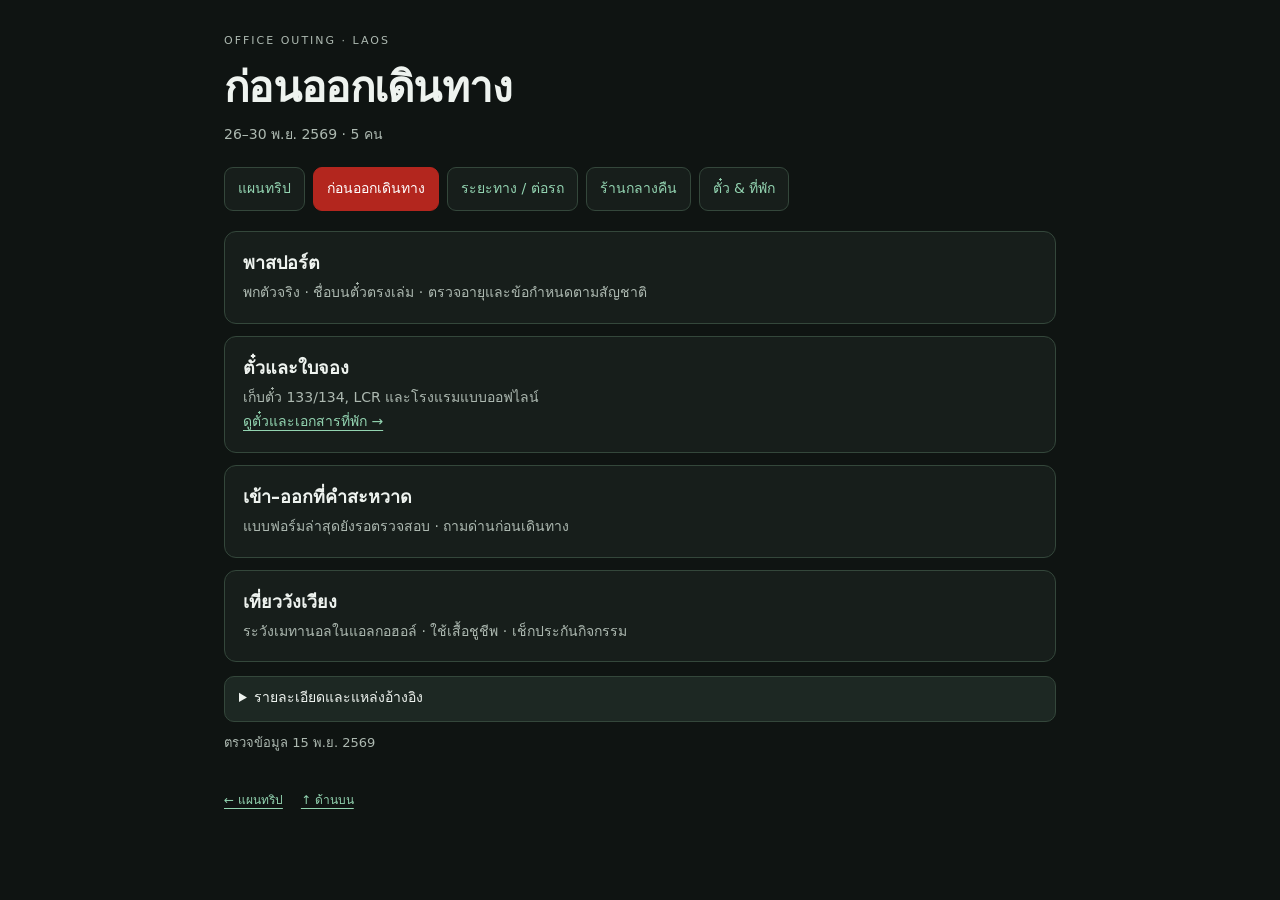
==== commit d1bdb477: "2" ====
--- a/before-departure.html
+++ b/before-departure.html
@@ -1,7 +1,7 @@
 <!doctype html>
 <html lang="th"><head><meta charset="utf-8"><meta name="viewport" content="width=device-width,initial-scale=1"><meta name="theme-color" content="#0f1412"><title>ก่อนออกเดินทาง · Office Outing</title><style>
 :root{color-scheme:dark;--ink:#eef3ef;--muted:#adb9b1;--line:#34473b;--green:#93d4b1;--paper:#171e1b;--soft:#1d2823;--red:#b3261e}*{box-sizing:border-box}html{scroll-behavior:smooth;scroll-padding-top:82px}body{margin:0;background:#0f1412;color:var(--ink);font:16px/1.7 system-ui,-apple-system,"Segoe UI",sans-serif}main{max-width:880px;margin:auto;padding:32px 24px 24px}h1,h2,h3,h4,p,figure{margin:0}h1{font-size:clamp(27px,5vw,42px);line-height:1.3;letter-spacing:-.7px;font-weight:700}h2{font-size:21px;line-height:1.45}h3{font-size:17px}h4{font-size:14px;font-weight:600}a{color:var(--green);text-underline-offset:4px;overflow-wrap:anywhere}a:hover{text-decoration-thickness:2px}a:focus-visible,summary:focus-visible{outline:3px solid #e8cc91;outline-offset:4px}.eyebrow{font-size:11px;letter-spacing:2px;color:var(--muted);margin-bottom:10px}.hero>p:last-of-type{color:var(--muted);font-size:14px;margin-top:8px}.page-menu,.doc-shortcuts{display:flex;flex-wrap:wrap;gap:8px;margin-top:20px}.page-menu a,.doc-shortcuts a{display:inline-flex;align-items:center;min-height:44px;padding:8px 13px;border:1px solid var(--line);border-radius:9px;background:var(--paper);text-decoration:none;font-size:14px}.page-menu a[aria-current="page"]{background:#244c3e;border-color:#58866b;color:var(--ink)}.page-menu a.preparation,.doc-shortcuts a.before-shortcut{background:var(--red);border-color:var(--red);color:white}.page-menu a:hover,.doc-shortcuts a:hover{filter:brightness(.95)}.nav{display:flex;gap:5px;position:sticky;top:0;z-index:3;background:#0f1412f5;padding:12px 0;margin:12px 0 0}.nav a{flex:1;text-align:center;font-size:13px;text-decoration:none;padding:8px 3px;border:1px solid var(--line);border-radius:8px;background:var(--paper);min-height:44px}.nav a:hover{border-color:var(--green)}.station-note{border:1px solid var(--line);border-left:3px solid var(--green);border-radius:10px;background:var(--paper);padding:13px 15px;margin:18px 0;font-size:14px}.station-note p+p{margin-top:4px}.intro,.sub,.note{font-size:13px;color:var(--muted)}.note{margin:10px 0 0}.timeline{margin-top:8px}.day{padding:22px;border:1px solid var(--line);border-radius:14px;background:var(--paper);margin:14px 0;scroll-margin-top:80px}.date{font-size:12px;color:var(--muted);margin-bottom:5px}.day h2{margin-bottom:12px}.events{list-style:none;margin:0;padding:0}.events>li{display:grid;grid-template-columns:90px minmax(0,1fr);gap:14px;padding:12px;border:1px solid var(--line);border-radius:10px;background:var(--soft);margin:8px 0}.time{font-size:15px;font-weight:650;font-variant-numeric:tabular-nums}.sub{display:block;margin-top:3px}.badge{display:inline-block;font-size:11px;color:#e8cc91;background:#3c3220;padding:1px 7px;border-radius:5px;vertical-align:middle;font-weight:500}.booked{background:#213a2b;color:#a9dfb8}.risk{color:#ffb4aa;background:#422923}.options,.return-options{display:grid;grid-template-columns:repeat(2,minmax(0,1fr));gap:8px;margin:12px 0;background:transparent}.return-options{grid-template-columns:repeat(3,minmax(0,1fr))}.option{padding:14px 16px;border:1px solid var(--line);border-radius:10px;background:var(--soft)}.option strong{display:block;font-size:17px;font-variant-numeric:tabular-nums}.option p{font-size:13px;color:var(--muted);margin-top:5px}.option .alert{color:#ffb4aa}.option .good{color:var(--green)}details{margin-top:12px;border:1px solid var(--line);border-radius:10px;background:var(--soft);padding:0 14px}details[open]{padding-bottom:14px}summary{cursor:pointer;min-height:44px;display:list-item;padding:9px 0;font-size:14px;font-weight:550}details[open]>summary{margin-bottom:8px}details p+p{margin-top:10px}details p,.checklist,.source-list{font-size:14px}.checklist,.source-list{padding-left:20px;margin:0}.checklist li,.source-list li{margin:10px 0}.fold{margin-top:14px}.trip-figure{margin-top:12px}.trip-figure img{display:block;width:100%;max-width:280px;height:auto;border:1px solid var(--line);border-radius:10px}.trip-figure figcaption{font-size:13px;margin-top:7px}.section-block{padding:22px;border:1px solid var(--line);border-radius:14px;background:var(--paper);margin:14px 0}.document-grid{display:grid;grid-template-columns:repeat(auto-fit,minmax(min(100%,135px),1fr));gap:7px;padding:0;margin:8px 0 16px;list-style:none}.document-grid a{display:flex;align-items:center;min-height:44px;padding:8px 11px;background:var(--paper);border:1px solid var(--line);border-radius:7px;text-decoration:none;font-size:14px}.document-grid a:hover{text-decoration:underline}.document-direction{margin-top:12px}.prep-list{list-style:none;padding:0;margin:20px 0 0}.prep-list>li{padding:18px;border:1px solid var(--line);border-radius:12px;background:var(--paper);margin:12px 0}.prep-list h2{font-size:18px;margin-bottom:5px}.prep-list p{font-size:14px;color:var(--muted)}.route-list{margin-top:16px}.leg{padding:0;border:1px solid var(--line);border-radius:12px;background:var(--paper);margin:10px 0}.leg[open]{padding-bottom:0}.leg>summary{padding:15px 16px;font-size:15px}.leg>summary small{display:block;font-size:12px;font-weight:400;color:var(--muted);margin:4px 0 0 18px}.leg>p,.leg>.measure{margin:8px 16px 12px;font-size:14px}.measure{display:block;color:#e8cc91}.leg>a{display:inline-block;margin:0 0 14px 16px;font-size:14px}.page-footer,footer{font-size:12px;color:var(--muted);padding:24px 0}.page-footer{display:flex;flex-wrap:wrap;gap:18px}.page-footer a{display:inline-flex;align-items:center;min-height:44px}.back{font-size:13px;display:inline-block;margin-top:12px}@media(max-width:600px){main{padding:24px 18px 16px}.day,.section-block{padding:16px}.events>li{grid-template-columns:70px minmax(0,1fr);gap:8px;padding:10px}.options,.return-options{grid-template-columns:1fr}.option{padding:12px 14px}.nav a{font-size:12px}.page-menu,.doc-shortcuts{gap:6px}.page-menu a,.doc-shortcuts a{font-size:13px;padding:8px 10px}}@media(prefers-reduced-motion:reduce){html{scroll-behavior:auto}}@media print{:root{color-scheme:light;--ink:#243c34;--muted:#53645b;--line:#bdcabe;--green:#245443;--paper:white;--soft:#f2f6f2}body{background:white}.option .alert{color:#9e3027}.measure{color:#75501e}.nav{position:static}.day{break-inside:avoid}.page-menu,.doc-shortcuts,.page-footer{display:none}}
-</style></head><body><main id="top"><header class="hero"><p class="eyebrow">OFFICE OUTING · LAOS</p><h1>ก่อนออกเดินทาง</h1><p>26–30 พ.ย. 2569 · 5 คน</p></header><nav class="page-menu" aria-label="เมนูหน้าทริป"><a href="index.html">แผนทริป</a><a href="before-departure.html" class="preparation" aria-current="page">ก่อนออกเดินทาง</a><a href="transfers.html">ระยะทาง / ต่อรถ</a><a href="night.html">ร้านกลางคืน</a></nav><section id="before"><ul class="prep-list"><li><h2>พาสปอร์ต</h2><p>พกตัวจริง · ชื่อบนตั๋วตรงเล่ม · ตรวจอายุและข้อกำหนดตามสัญชาติ</p></li><li><h2>ตั๋วและใบจอง</h2><p>เก็บตั๋ว 133/134, LCR และโรงแรมแบบออฟไลน์</p><p><a href="index.html#documents">ดูตั๋วและเอกสารที่พัก →</a></p></li><li><h2>เข้า–ออกที่คำสะหวาด</h2><p>แบบฟอร์มล่าสุดยังรอตรวจสอบ · ถามด่านก่อนเดินทาง</p></li><li><h2>เที่ยววังเวียง</h2><p>ระวังเมทานอลในแอลกอฮอล์ · ใช้เสื้อชูชีพ · เช็กประกันกิจกรรม</p></li></ul><details class="fold"><summary>รายละเอียดและแหล่งอ้างอิง</summary><div><p class="intro">ตรวจข้อมูล 15 พฤศจิกายน 2569 · ตรวจซ้ำก่อนเดินทาง โดยเฉพาะด่านคำสะหวาดและข้อกำหนดสัมภาระ LCR</p><ul class="checklist">
+</style></head><body><main id="top"><header class="hero"><p class="eyebrow">OFFICE OUTING · LAOS</p><h1>ก่อนออกเดินทาง</h1><p>26–30 พ.ย. 2569 · 5 คน</p></header><nav class="page-menu" aria-label="เมนูหน้าทริป"><a href="index.html">แผนทริป</a><a href="before-departure.html" class="preparation" aria-current="page">ก่อนออกเดินทาง</a><a href="transfers.html">ระยะทาง / ต่อรถ</a><a href="night.html">ร้านกลางคืน</a><a href="index.html#documents">ตั๋ว &amp; ที่พัก</a></nav><section id="before"><ul class="prep-list"><li><h2>พาสปอร์ต</h2><p>พกตัวจริง · ชื่อบนตั๋วตรงเล่ม · ตรวจอายุและข้อกำหนดตามสัญชาติ</p></li><li><h2>ตั๋วและใบจอง</h2><p>เก็บตั๋ว 133/134, LCR และโรงแรมแบบออฟไลน์</p><p><a href="index.html#documents">ดูตั๋วและเอกสารที่พัก →</a></p></li><li><h2>เข้า–ออกที่คำสะหวาด</h2><p>แบบฟอร์มล่าสุดยังรอตรวจสอบ · ถามด่านก่อนเดินทาง</p></li><li><h2>เที่ยววังเวียง</h2><p>ระวังเมทานอลในแอลกอฮอล์ · ใช้เสื้อชูชีพ · เช็กประกันกิจกรรม</p></li></ul><details class="fold"><summary>รายละเอียดและแหล่งอ้างอิง</summary><div><p class="intro">ตรวจข้อมูล 15 พฤศจิกายน 2569 · ตรวจซ้ำก่อนเดินทาง โดยเฉพาะด่านคำสะหวาดและข้อกำหนดสัมภาระ LCR</p><ul class="checklist">
 <li><strong>พาสปอร์ต:</strong> พกตัวจริงทั้ง 5 คน ชื่อบนตั๋วต้องตรงเล่ม ตรวจอายุเหลืออย่างน้อย 6 เดือนนับจากวันเข้าลาวและหน้าว่าง เตรียมสำเนาแยกจากตัวจริง แนวทาง <a href="https://www.gov.uk/foreign-travel-advice/laos/entry-requirements" target="_blank" rel="noopener">FCDO</a> ระบุ 6 เดือน/หน้าว่าง 2 หน้าในบริบทพาสปอร์ตอังกฤษ ต้องตรวจข้อกำหนดตามสัญชาติของแต่ละคนกับ ตม. ลาวอีกครั้ง</li>
 <li><strong>แบบฟอร์มเข้า–ออกคำสะหวาด: รอตรวจสอบรูปแบบล่าสุด</strong> ประกาศ <a href="https://www.immigration.gov.la/en/news-detail/submit-arrival-or-departure-digital-card" target="_blank" rel="noopener">ตม. ลาว เรื่อง LDIF</a> ที่เข้าถึงได้ระบุสนามบิน 3 แห่งและสะพานมิตรภาพ 1 ยังไม่ระบุด่านรถไฟคำสะหวาด จึงสรุปไม่ได้ว่าที่นี่ใช้ดิจิทัลแทนกระดาษแล้วหรือไม่ ให้สอบถามด่าน/ผู้ให้บริการรถไฟทั้งขาเข้า 27 พ.ย. และขาออก 29 พ.ย. เตรียมปากกา ที่อยู่โรงแรม เลขขบวนและวันเดินทาง ถ้าด่านใช้กระดาษให้รับแบบจากเจ้าหน้าที่ ถ้าให้ใช้ LDIF ให้เข้าผ่านเว็บ ตม. ลาวและเก็บหลักฐานออฟไลน์ ไม่เลือกด่านสะพานแทนด่านรถไฟเอง</li>
 <li><strong>ตั๋วและใบจองออฟไลน์:</strong> ดาวน์โหลดตั๋วไทย 133/134 ตั๋ว LCR เมื่อออกจริง และใบจองโดมอน ริเวอร์ไซด์ เตรียม PDF/ภาพที่เห็น QR ชัดและสำเนาพิมพ์ สำรองเบอร์โรงแรม/คนขับ แผนที่ และพาวเวอร์แบงก์ ภาพตั๋วเป็นข้อมูลสำรอง ให้ยึดวิธีตรวจตั๋วที่ผู้ให้บริการกำหนด</li>
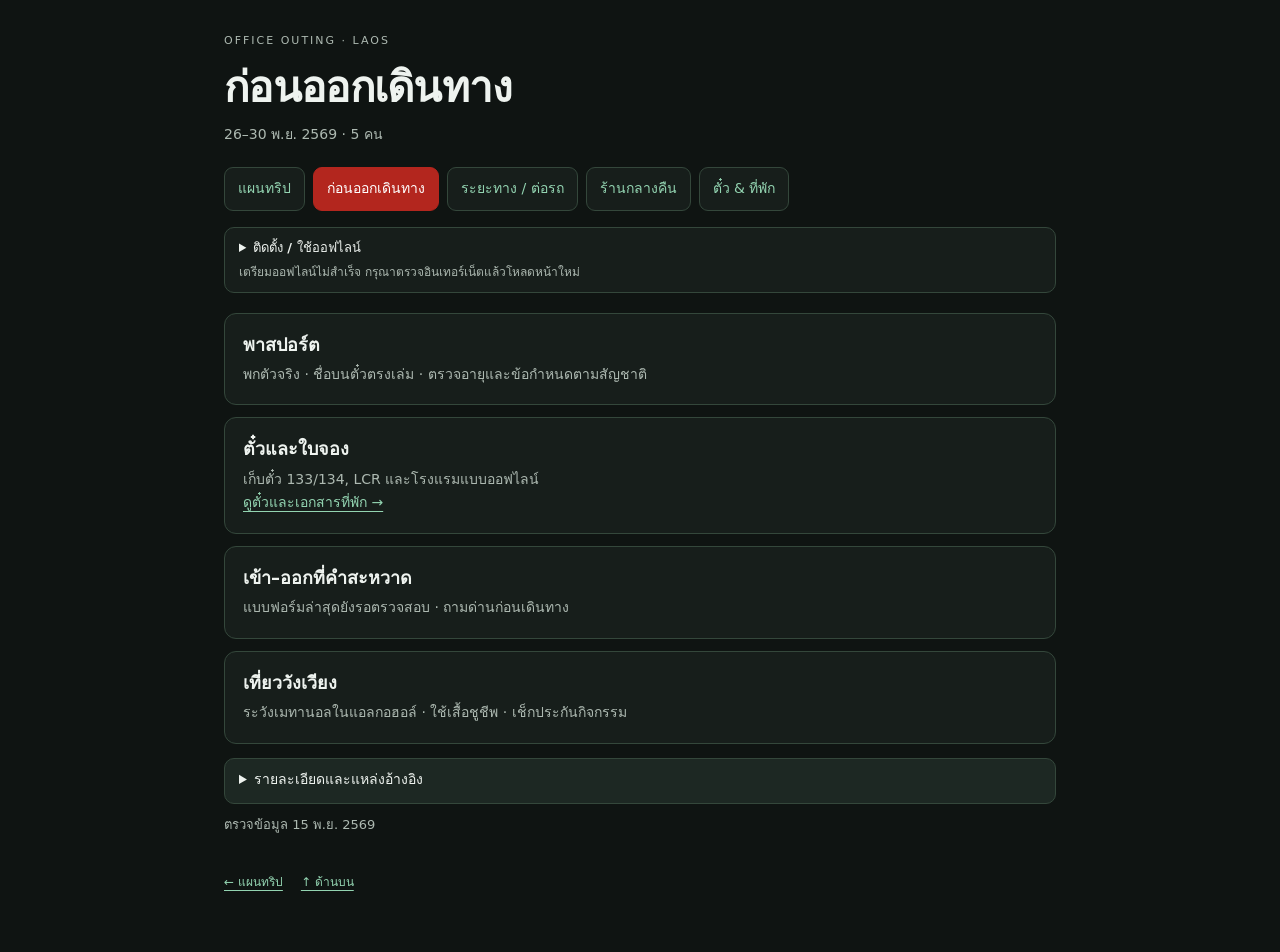
==== commit 9556edd2: "2" ====
--- a/before-departure.html
+++ b/before-departure.html
@@ -1,7 +1,7 @@
 <!doctype html>
 <html lang="th"><head><meta charset="utf-8"><meta name="viewport" content="width=device-width,initial-scale=1"><meta name="theme-color" content="#0f1412"><title>ก่อนออกเดินทาง · Office Outing</title><style>
 :root{color-scheme:dark;--ink:#eef3ef;--muted:#adb9b1;--line:#34473b;--green:#93d4b1;--paper:#171e1b;--soft:#1d2823;--red:#b3261e}*{box-sizing:border-box}html{scroll-behavior:smooth;scroll-padding-top:82px}body{margin:0;background:#0f1412;color:var(--ink);font:16px/1.7 system-ui,-apple-system,"Segoe UI",sans-serif}main{max-width:880px;margin:auto;padding:32px 24px 24px}h1,h2,h3,h4,p,figure{margin:0}h1{font-size:clamp(27px,5vw,42px);line-height:1.3;letter-spacing:-.7px;font-weight:700}h2{font-size:21px;line-height:1.45}h3{font-size:17px}h4{font-size:14px;font-weight:600}a{color:var(--green);text-underline-offset:4px;overflow-wrap:anywhere}a:hover{text-decoration-thickness:2px}a:focus-visible,summary:focus-visible{outline:3px solid #e8cc91;outline-offset:4px}.eyebrow{font-size:11px;letter-spacing:2px;color:var(--muted);margin-bottom:10px}.hero>p:last-of-type{color:var(--muted);font-size:14px;margin-top:8px}.page-menu,.doc-shortcuts{display:flex;flex-wrap:wrap;gap:8px;margin-top:20px}.page-menu a,.doc-shortcuts a{display:inline-flex;align-items:center;min-height:44px;padding:8px 13px;border:1px solid var(--line);border-radius:9px;background:var(--paper);text-decoration:none;font-size:14px}.page-menu a[aria-current="page"]{background:#244c3e;border-color:#58866b;color:var(--ink)}.page-menu a.preparation,.doc-shortcuts a.before-shortcut{background:var(--red);border-color:var(--red);color:white}.page-menu a:hover,.doc-shortcuts a:hover{filter:brightness(.95)}.nav{display:flex;gap:5px;position:sticky;top:0;z-index:3;background:#0f1412f5;padding:12px 0;margin:12px 0 0}.nav a{flex:1;text-align:center;font-size:13px;text-decoration:none;padding:8px 3px;border:1px solid var(--line);border-radius:8px;background:var(--paper);min-height:44px}.nav a:hover{border-color:var(--green)}.station-note{border:1px solid var(--line);border-left:3px solid var(--green);border-radius:10px;background:var(--paper);padding:13px 15px;margin:18px 0;font-size:14px}.station-note p+p{margin-top:4px}.intro,.sub,.note{font-size:13px;color:var(--muted)}.note{margin:10px 0 0}.timeline{margin-top:8px}.day{padding:22px;border:1px solid var(--line);border-radius:14px;background:var(--paper);margin:14px 0;scroll-margin-top:80px}.date{font-size:12px;color:var(--muted);margin-bottom:5px}.day h2{margin-bottom:12px}.events{list-style:none;margin:0;padding:0}.events>li{display:grid;grid-template-columns:90px minmax(0,1fr);gap:14px;padding:12px;border:1px solid var(--line);border-radius:10px;background:var(--soft);margin:8px 0}.time{font-size:15px;font-weight:650;font-variant-numeric:tabular-nums}.sub{display:block;margin-top:3px}.badge{display:inline-block;font-size:11px;color:#e8cc91;background:#3c3220;padding:1px 7px;border-radius:5px;vertical-align:middle;font-weight:500}.booked{background:#213a2b;color:#a9dfb8}.risk{color:#ffb4aa;background:#422923}.options,.return-options{display:grid;grid-template-columns:repeat(2,minmax(0,1fr));gap:8px;margin:12px 0;background:transparent}.return-options{grid-template-columns:repeat(3,minmax(0,1fr))}.option{padding:14px 16px;border:1px solid var(--line);border-radius:10px;background:var(--soft)}.option strong{display:block;font-size:17px;font-variant-numeric:tabular-nums}.option p{font-size:13px;color:var(--muted);margin-top:5px}.option .alert{color:#ffb4aa}.option .good{color:var(--green)}details{margin-top:12px;border:1px solid var(--line);border-radius:10px;background:var(--soft);padding:0 14px}details[open]{padding-bottom:14px}summary{cursor:pointer;min-height:44px;display:list-item;padding:9px 0;font-size:14px;font-weight:550}details[open]>summary{margin-bottom:8px}details p+p{margin-top:10px}details p,.checklist,.source-list{font-size:14px}.checklist,.source-list{padding-left:20px;margin:0}.checklist li,.source-list li{margin:10px 0}.fold{margin-top:14px}.trip-figure{margin-top:12px}.trip-figure img{display:block;width:100%;max-width:280px;height:auto;border:1px solid var(--line);border-radius:10px}.trip-figure figcaption{font-size:13px;margin-top:7px}.section-block{padding:22px;border:1px solid var(--line);border-radius:14px;background:var(--paper);margin:14px 0}.document-grid{display:grid;grid-template-columns:repeat(auto-fit,minmax(min(100%,135px),1fr));gap:7px;padding:0;margin:8px 0 16px;list-style:none}.document-grid a{display:flex;align-items:center;min-height:44px;padding:8px 11px;background:var(--paper);border:1px solid var(--line);border-radius:7px;text-decoration:none;font-size:14px}.document-grid a:hover{text-decoration:underline}.document-direction{margin-top:12px}.prep-list{list-style:none;padding:0;margin:20px 0 0}.prep-list>li{padding:18px;border:1px solid var(--line);border-radius:12px;background:var(--paper);margin:12px 0}.prep-list h2{font-size:18px;margin-bottom:5px}.prep-list p{font-size:14px;color:var(--muted)}.route-list{margin-top:16px}.leg{padding:0;border:1px solid var(--line);border-radius:12px;background:var(--paper);margin:10px 0}.leg[open]{padding-bottom:0}.leg>summary{padding:15px 16px;font-size:15px}.leg>summary small{display:block;font-size:12px;font-weight:400;color:var(--muted);margin:4px 0 0 18px}.leg>p,.leg>.measure{margin:8px 16px 12px;font-size:14px}.measure{display:block;color:#e8cc91}.leg>a{display:inline-block;margin:0 0 14px 16px;font-size:14px}.page-footer,footer{font-size:12px;color:var(--muted);padding:24px 0}.page-footer{display:flex;flex-wrap:wrap;gap:18px}.page-footer a{display:inline-flex;align-items:center;min-height:44px}.back{font-size:13px;display:inline-block;margin-top:12px}@media(max-width:600px){main{padding:24px 18px 16px}.day,.section-block{padding:16px}.events>li{grid-template-columns:70px minmax(0,1fr);gap:8px;padding:10px}.options,.return-options{grid-template-columns:1fr}.option{padding:12px 14px}.nav a{font-size:12px}.page-menu,.doc-shortcuts{gap:6px}.page-menu a,.doc-shortcuts a{font-size:13px;padding:8px 10px}}@media(prefers-reduced-motion:reduce){html{scroll-behavior:auto}}@media print{:root{color-scheme:light;--ink:#243c34;--muted:#53645b;--line:#bdcabe;--green:#245443;--paper:white;--soft:#f2f6f2}body{background:white}.option .alert{color:#9e3027}.measure{color:#75501e}.nav{position:static}.day{break-inside:avoid}.page-menu,.doc-shortcuts,.page-footer{display:none}}
-</style></head><body><main id="top"><header class="hero"><p class="eyebrow">OFFICE OUTING · LAOS</p><h1>ก่อนออกเดินทาง</h1><p>26–30 พ.ย. 2569 · 5 คน</p></header><nav class="page-menu" aria-label="เมนูหน้าทริป"><a href="index.html">แผนทริป</a><a href="before-departure.html" class="preparation" aria-current="page">ก่อนออกเดินทาง</a><a href="transfers.html">ระยะทาง / ต่อรถ</a><a href="night.html">ร้านกลางคืน</a><a href="index.html#documents">ตั๋ว &amp; ที่พัก</a></nav><section id="before"><ul class="prep-list"><li><h2>พาสปอร์ต</h2><p>พกตัวจริง · ชื่อบนตั๋วตรงเล่ม · ตรวจอายุและข้อกำหนดตามสัญชาติ</p></li><li><h2>ตั๋วและใบจอง</h2><p>เก็บตั๋ว 133/134, LCR และโรงแรมแบบออฟไลน์</p><p><a href="index.html#documents">ดูตั๋วและเอกสารที่พัก →</a></p></li><li><h2>เข้า–ออกที่คำสะหวาด</h2><p>แบบฟอร์มล่าสุดยังรอตรวจสอบ · ถามด่านก่อนเดินทาง</p></li><li><h2>เที่ยววังเวียง</h2><p>ระวังเมทานอลในแอลกอฮอล์ · ใช้เสื้อชูชีพ · เช็กประกันกิจกรรม</p></li></ul><details class="fold"><summary>รายละเอียดและแหล่งอ้างอิง</summary><div><p class="intro">ตรวจข้อมูล 15 พฤศจิกายน 2569 · ตรวจซ้ำก่อนเดินทาง โดยเฉพาะด่านคำสะหวาดและข้อกำหนดสัมภาระ LCR</p><ul class="checklist">
+</style><link rel="manifest" href="manifest.webmanifest"><link rel="apple-touch-icon" href="icons/icon-192.png"><meta name="apple-mobile-web-app-capable" content="yes"><meta name="apple-mobile-web-app-status-bar-style" content="black-translucent"><link rel="stylesheet" href="pwa.css"><script src="pwa.js" defer></script></head><body><main id="top"><header class="hero"><p class="eyebrow">OFFICE OUTING · LAOS</p><h1>ก่อนออกเดินทาง</h1><p>26–30 พ.ย. 2569 · 5 คน</p></header><nav class="page-menu" aria-label="เมนูหน้าทริป"><a href="index.html">แผนทริป</a><a href="before-departure.html" class="preparation" aria-current="page">ก่อนออกเดินทาง</a><a href="transfers.html">ระยะทาง / ต่อรถ</a><a href="night.html">ร้านกลางคืน</a><a href="index.html#documents">ตั๋ว &amp; ที่พัก</a></nav><section id="before"><ul class="prep-list"><li><h2>พาสปอร์ต</h2><p>พกตัวจริง · ชื่อบนตั๋วตรงเล่ม · ตรวจอายุและข้อกำหนดตามสัญชาติ</p></li><li><h2>ตั๋วและใบจอง</h2><p>เก็บตั๋ว 133/134, LCR และโรงแรมแบบออฟไลน์</p><p><a href="index.html#documents">ดูตั๋วและเอกสารที่พัก →</a></p></li><li><h2>เข้า–ออกที่คำสะหวาด</h2><p>แบบฟอร์มล่าสุดยังรอตรวจสอบ · ถามด่านก่อนเดินทาง</p></li><li><h2>เที่ยววังเวียง</h2><p>ระวังเมทานอลในแอลกอฮอล์ · ใช้เสื้อชูชีพ · เช็กประกันกิจกรรม</p></li></ul><details class="fold"><summary>รายละเอียดและแหล่งอ้างอิง</summary><div><p class="intro">ตรวจข้อมูล 15 พฤศจิกายน 2569 · ตรวจซ้ำก่อนเดินทาง โดยเฉพาะด่านคำสะหวาดและข้อกำหนดสัมภาระ LCR</p><ul class="checklist">
 <li><strong>พาสปอร์ต:</strong> พกตัวจริงทั้ง 5 คน ชื่อบนตั๋วต้องตรงเล่ม ตรวจอายุเหลืออย่างน้อย 6 เดือนนับจากวันเข้าลาวและหน้าว่าง เตรียมสำเนาแยกจากตัวจริง แนวทาง <a href="https://www.gov.uk/foreign-travel-advice/laos/entry-requirements" target="_blank" rel="noopener">FCDO</a> ระบุ 6 เดือน/หน้าว่าง 2 หน้าในบริบทพาสปอร์ตอังกฤษ ต้องตรวจข้อกำหนดตามสัญชาติของแต่ละคนกับ ตม. ลาวอีกครั้ง</li>
 <li><strong>แบบฟอร์มเข้า–ออกคำสะหวาด: รอตรวจสอบรูปแบบล่าสุด</strong> ประกาศ <a href="https://www.immigration.gov.la/en/news-detail/submit-arrival-or-departure-digital-card" target="_blank" rel="noopener">ตม. ลาว เรื่อง LDIF</a> ที่เข้าถึงได้ระบุสนามบิน 3 แห่งและสะพานมิตรภาพ 1 ยังไม่ระบุด่านรถไฟคำสะหวาด จึงสรุปไม่ได้ว่าที่นี่ใช้ดิจิทัลแทนกระดาษแล้วหรือไม่ ให้สอบถามด่าน/ผู้ให้บริการรถไฟทั้งขาเข้า 27 พ.ย. และขาออก 29 พ.ย. เตรียมปากกา ที่อยู่โรงแรม เลขขบวนและวันเดินทาง ถ้าด่านใช้กระดาษให้รับแบบจากเจ้าหน้าที่ ถ้าให้ใช้ LDIF ให้เข้าผ่านเว็บ ตม. ลาวและเก็บหลักฐานออฟไลน์ ไม่เลือกด่านสะพานแทนด่านรถไฟเอง</li>
 <li><strong>ตั๋วและใบจองออฟไลน์:</strong> ดาวน์โหลดตั๋วไทย 133/134 ตั๋ว LCR เมื่อออกจริง และใบจองโดมอน ริเวอร์ไซด์ เตรียม PDF/ภาพที่เห็น QR ชัดและสำเนาพิมพ์ สำรองเบอร์โรงแรม/คนขับ แผนที่ และพาวเวอร์แบงก์ ภาพตั๋วเป็นข้อมูลสำรอง ให้ยึดวิธีตรวจตั๋วที่ผู้ให้บริการกำหนด</li>
--- a/pwa.css
+++ b/pwa.css
@@ -0,0 +1,10 @@
+.pwa-panel{margin:16px 0;background:var(--paper)}
+.pwa-panel>summary{font-size:13px}
+.pwa-status{display:block;color:var(--muted);font-size:12px;font-weight:400;margin-top:3px}
+.pwa-actions{display:flex;flex-wrap:wrap;gap:8px;margin:12px 0}
+.pwa-actions button{font:inherit;font-size:13px;color:var(--ink);background:var(--soft);border:1px solid var(--line);border-radius:8px;padding:9px 12px;min-height:44px;cursor:pointer}
+.pwa-actions button:disabled{opacity:.6;cursor:wait}
+.pwa-actions button:focus-visible{outline:3px solid #e8cc91;outline-offset:3px}
+.pwa-panel [hidden]{display:none}
+.pwa-panel p{font-size:13px;color:var(--muted)}
+@media print{.pwa-panel{display:none}}
